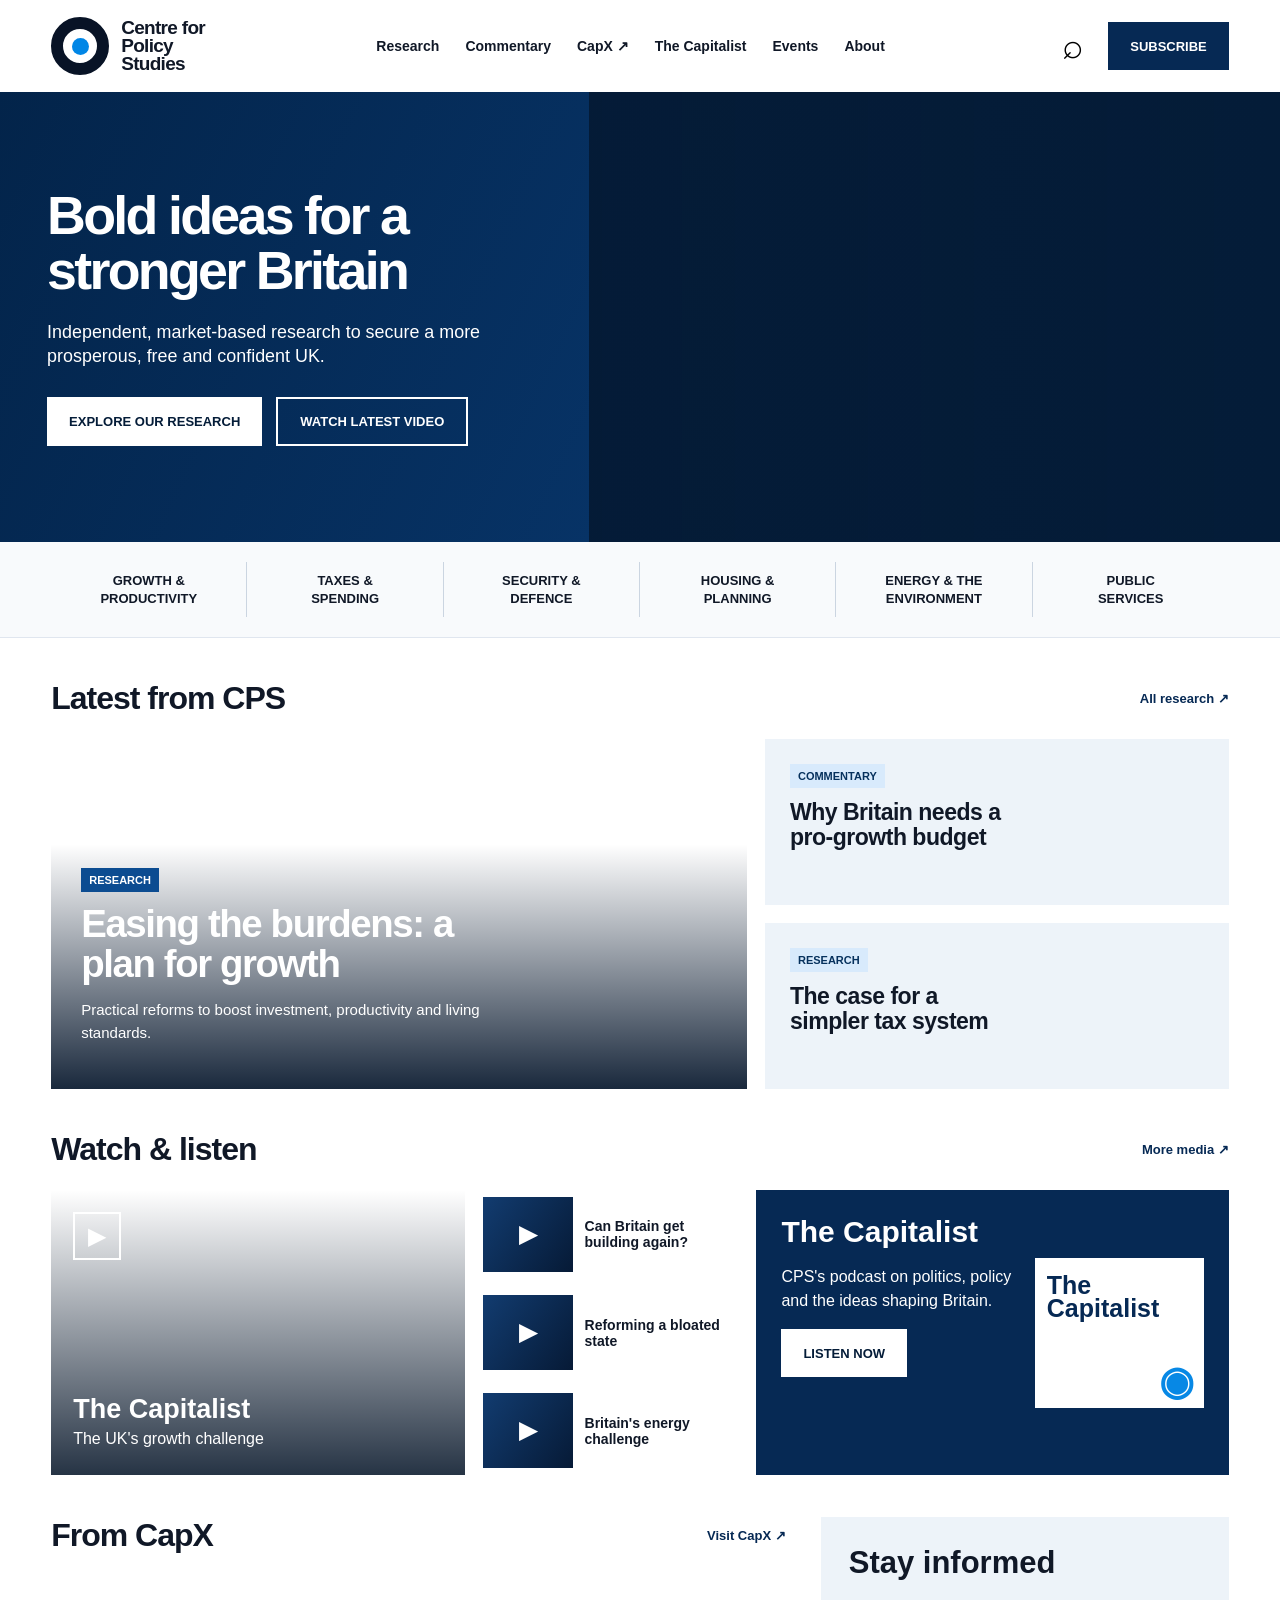
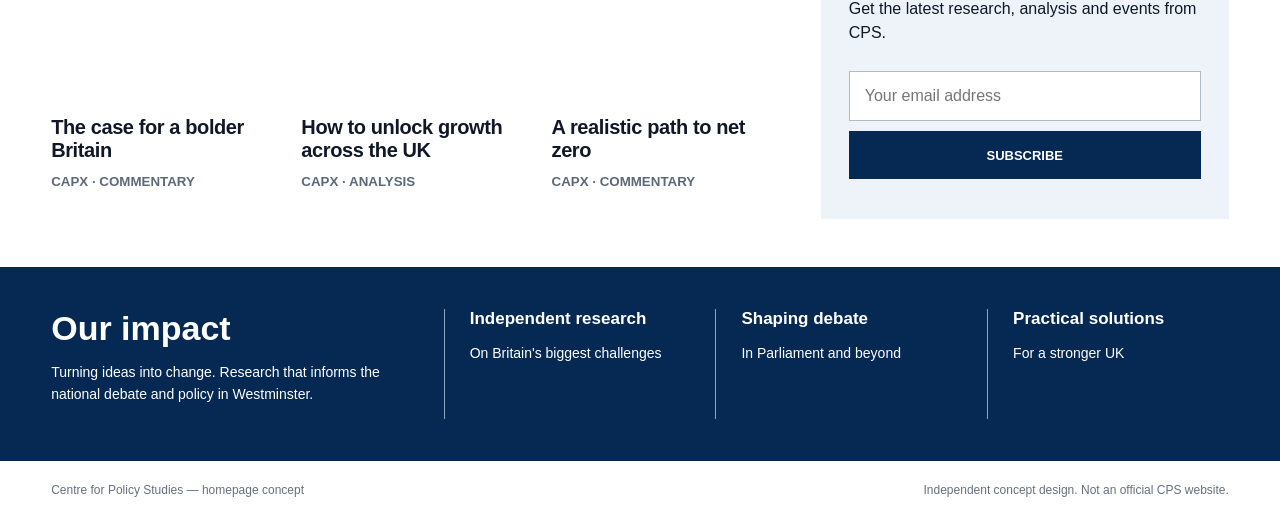
==== index.html @ 6a17bd21 "Add files via upload" ====
<!doctype html><html lang="en"><head><meta charset="utf-8"><meta name="viewport" content="width=device-width,initial-scale=1"><meta name="description" content="Centre for Policy Studies — independent, market-based research and commentary."><title>Centre for Policy Studies | Bold ideas for a stronger Britain</title><link rel="stylesheet" href="style.css"></head><body><header class="site-header"><a class="brand" href="#home" aria-label="CPS home"><span class="brand-mark"><i></i></span><span>Centre for<br>Policy<br>Studies</span></a><button class="menu-toggle" aria-expanded="false" aria-controls="nav">Menu ☰</button><nav id="nav" aria-label="Main navigation"><a href="#research">Research</a><a href="#research">Commentary</a><a href="#capx">CapX ↗</a><a href="#media">The Capitalist</a><a href="#impact">Events</a><a href="#impact">About</a></nav><div class="header-actions"><button class="search-button" aria-label="Search" title="Search">⌕</button><a class="button navy" href="#subscribe">Subscribe</a></div></header><main id="home"><section class="hero"><div class="hero-copy"><h1>Bold ideas for a<br>stronger Britain</h1><p>Independent, market-based research to secure a more prosperous, free and confident UK.</p><div class="buttons"><a class="button light" href="#research">Explore our research</a><a class="button outline" href="#media">Watch latest video</a></div></div><div class="hero-photo" role="img" aria-label="Palace of Westminster at dusk"></div></section><section class="topics" aria-label="Research topics"><a href="#research">Growth &amp;<br>productivity</a><a href="#research">Taxes &amp;<br>spending</a><a href="#research">Security &amp;<br>defence</a><a href="#research">Housing &amp;<br>planning</a><a href="#research">Energy &amp; the<br>environment</a><a href="#research">Public<br>services</a></section><section id="research" class="section"><div class="section-heading"><h2>Latest from CPS</h2><a href="https://cps.org.uk/">All research ↗</a></div><div class="research-grid"><a class="lead-story" href="https://cps.org.uk/"><div class="story-shade"><span class="eyebrow">Research</span><h3>Easing the burdens: a plan for growth</h3><p>Practical reforms to boost investment, productivity and living standards.</p></div></a><div class="side-stories"><a class="side-story" href="https://cps.org.uk/"><div><span class="eyebrow">Commentary</span><h3>Why Britain needs a pro-growth budget</h3></div><div class="side-photo street"></div></a><a class="side-story" href="https://cps.org.uk/"><div><span class="eyebrow">Research</span><h3>The case for a simpler tax system</h3></div><div class="side-photo tax"></div></a></div></div></section><section id="media" class="section"><div class="section-heading"><h2>Watch &amp; listen</h2><a href="https://cps.org.uk/">More media ↗</a></div><div class="media-grid"><a href="https://cps.org.uk/" class="video-main"><span class="play">▶</span><div><h3>The Capitalist</h3><p>The UK's growth challenge</p></div></a><div class="video-list"><a href="https://cps.org.uk/"><span class="video-thumb">▶</span>Can Britain get building again?</a><a href="https://cps.org.uk/"><span class="video-thumb">▶</span>Reforming a bloated state</a><a href="https://cps.org.uk/"><span class="video-thumb">▶</span>Britain's energy challenge</a></div><div class="podcast"><div><h3>The Capitalist</h3><p>CPS's podcast on politics, policy and the ideas shaping Britain.</p><a class="button light" href="https://cps.org.uk/">Listen now</a></div><div class="podcast-art">The<br>Capitalist<span>◉</span></div></div></div></section><section class="section bottom-grid"><div id="capx"><div class="section-heading"><h2>From CapX</h2><a href="https://capx.co/">Visit CapX ↗</a></div><div class="capx-grid"><a href="https://capx.co/"><div class="capx-image flag"></div><h3>The case for a bolder Britain</h3><small>CAPX · COMMENTARY</small></a><a href="https://capx.co/"><div class="capx-image city"></div><h3>How to unlock growth across the UK</h3><small>CAPX · ANALYSIS</small></a><a href="https://capx.co/"><div class="capx-image energy"></div><h3>A realistic path to net zero</h3><small>CAPX · COMMENTARY</small></a></div></div><aside id="subscribe" class="signup"><h2>Stay informed</h2><p>Get the latest research, analysis and events from CPS.</p><form id="signup-form"><label class="sr-only" for="email">Email address</label><input id="email" type="email" placeholder="Your email address" required><button class="button navy" type="submit">Subscribe</button><p class="form-note" id="form-note" aria-live="polite"></p></form></aside></section><section id="impact" class="impact"><div><h2>Our impact</h2><p>Turning ideas into change. Research that informs the national debate and policy in Westminster.</p></div><div><strong>Independent research</strong><p>On Britain's biggest challenges</p></div><div><strong>Shaping debate</strong><p>In Parliament and beyond</p></div><div><strong>Practical solutions</strong><p>For a stronger UK</p></div></section></main><footer><span>Centre for Policy Studies — homepage concept</span><span>Independent concept design. Not an official CPS website.</span></footer><script src="script.js"></script></body></html>
---- style.css ----
:root{--navy:#062954;--dark:#041c38;--blue:#0788e5;--ink:#101827;--pale:#edf3f9}*{box-sizing:border-box}html{scroll-behavior:smooth}body{margin:0;color:var(--ink);font-family:Arial,Helvetica,sans-serif;background:#fff}a{color:inherit;text-decoration:none}button,input{font:inherit}.site-header{height:92px;display:flex;align-items:center;justify-content:space-between;gap:24px;padding:12px 4%;background:white}.brand{display:flex;align-items:center;gap:12px;font-size:19px;line-height:.96;font-weight:850;letter-spacing:-.7px;flex-shrink:0}.brand-mark{width:58px;height:58px;border:12px solid #081326;border-radius:50%;display:grid;place-items:center}.brand-mark i{width:17px;height:17px;background:#0086e6;border-radius:50%}.site-header nav{display:flex;align-items:center;gap:26px;font-size:14px;font-weight:700}.site-header nav a:hover,.section-heading a:hover{color:var(--blue)}.header-actions{display:flex;align-items:center;gap:18px}.search-button{border:0;background:none;font-size:36px;cursor:pointer}.button{display:inline-flex;align-items:center;justify-content:center;border:0;padding:15px 22px;font-weight:800;font-size:13px;text-transform:uppercase;cursor:pointer;min-height:48px}.navy{background:var(--navy);color:white}.light{background:white;color:var(--dark)}.outline{border:2px solid white;color:white;background:transparent}.menu-toggle{display:none}.hero{display:grid;grid-template-columns:46% 54%;min-height:450px;background:var(--dark)}.hero-copy{background:linear-gradient(115deg,#03244a,#073366);padding:74px max(32px,8%);color:white;display:flex;flex-direction:column;justify-content:center}.hero h1{font-size:clamp(40px,4.2vw,68px);letter-spacing:-2.7px;line-height:1.02;margin:0 0 22px}.hero p{font-size:clamp(17px,1.4vw,22px);line-height:1.38;max-width:530px;margin:0 0 28px}.buttons{display:flex;gap:14px;flex-wrap:wrap}.hero-photo{background:linear-gradient(90deg,rgba(2,20,44,.1),transparent),url('https://images.unsplash.com/photo-1529655683826-aba9b3e77383?w=1600&q=85') center/cover}.topics{display:grid;grid-template-columns:repeat(6,1fr);padding:20px 4%;border-bottom:1px solid #e0e6ef;background:#f8fafc}.topics a{text-align:center;text-transform:uppercase;font-size:13px;line-height:1.35;font-weight:800;padding:10px;border-right:1px solid #cbd5e1}.topics a:last-child{border:0}.topics a:hover{color:#006cbf}.section{max-width:1500px;margin:auto;padding:42px 4% 0}.section-heading{display:flex;justify-content:space-between;align-items:center;margin-bottom:22px;gap:12px}.section-heading h2{font-size:clamp(26px,2.5vw,38px);letter-spacing:-1px;margin:0}.section-heading a{font-size:13px;font-weight:800;color:var(--navy)}.research-grid{display:grid;grid-template-columns:1.5fr 1fr;gap:18px}.lead-story{min-height:350px;position:relative;background:linear-gradient(0deg,rgba(0,17,39,.9),transparent 70%),url('https://images.unsplash.com/photo-1486406146926-c627a92ad1ab?w=1200&q=85') center/cover}.story-shade{position:absolute;bottom:0;left:0;padding:30px;color:white;max-width:510px}.eyebrow{display:inline-block;background:#d8eafc;color:#06315d;padding:6px 8px;text-transform:uppercase;font-size:11px;font-weight:800}.lead-story .eyebrow{background:#0c4c91;color:white}.lead-story h3{font-size:clamp(30px,3vw,46px);line-height:1.04;letter-spacing:-1.4px;margin:12px 0}.lead-story p{font-size:15px;line-height:1.5}.side-stories{display:grid;grid-template-rows:1fr 1fr;gap:18px}.side-story{display:grid;grid-template-columns:60% 40%;background:var(--pale);min-height:160px}.side-story>div:first-child{padding:25px}.side-story h3{font-size:clamp(19px,1.8vw,28px);line-height:1.1;letter-spacing:-.5px;margin:12px 0}.side-photo{background-size:cover;background-position:center}.street{background-image:url('https://images.unsplash.com/photo-1486299267070-83823f5448dd?w=700&q=85')}.tax{background-image:url('https://images.unsplash.com/photo-1554224155-6726b3ff858f?w=700&q=85')}.media-grid{display:grid;grid-template-columns:1.05fr .65fr 1.2fr;gap:18px}.video-main{min-height:285px;background:linear-gradient(0deg,rgba(0,16,36,.85),transparent),url('https://images.unsplash.com/photo-1590602847861-f357a9332bbc?w=1000&q=85') center/cover;color:white;padding:22px;display:flex;flex-direction:column;justify-content:space-between}.play{font-size:24px;border:2px solid white;width:48px;height:48px;display:grid;place-items:center}.video-main h3{font-size:27px;margin:0}.video-main p{margin:5px 0}.video-list{display:grid;gap:10px}.video-list a{display:flex;align-items:center;gap:12px;font-weight:800;font-size:14px}.video-thumb{display:grid;place-items:center;flex:0 0 90px;height:75px;background:linear-gradient(125deg,#123c70,#061a36);color:white;font-size:23px}.podcast{background:var(--navy);color:white;display:grid;grid-template-columns:1fr .7fr;gap:12px;padding:25px}.podcast h3{font-size:30px;margin:0 0 12px}.podcast p{line-height:1.5}.podcast-art{align-self:center;background:white;color:var(--navy);padding:16px 12px;font-size:25px;line-height:.95;font-weight:900;min-height:150px;position:relative}.podcast-art span{position:absolute;right:10px;bottom:8px;font-size:40px;color:var(--blue)}.bottom-grid{display:grid;grid-template-columns:1.8fr 1fr;gap:35px;padding-bottom:48px}.capx-grid{display:grid;grid-template-columns:repeat(3,1fr);gap:16px}.capx-image{height:130px;background-size:cover;background-position:center}.flag{background-image:url('https://images.unsplash.com/photo-1486299267070-83823f5448dd?w=700&q=85')}.city{background-image:url('https://images.unsplash.com/photo-1513635269975-59663e0ac1ad?w=700&q=85')}.energy{background-image:url('https://images.unsplash.com/photo-1473341304170-971dccb5ac1e?w=700&q=85')}.capx-grid h3{font-size:20px;letter-spacing:-.4px;margin:10px 0}.capx-grid small{color:#5d6878;font-weight:700}.signup{background:var(--pale);padding:28px;align-self:start}.signup h2{font-size:31px;margin:0 0 12px}.signup p{line-height:1.5}.signup input{width:100%;padding:15px;border:1px solid #aebbc9;background:white;margin:10px 0}.signup button{width:100%}.form-note{font-size:12px}.impact{background:var(--navy);color:white;display:grid;grid-template-columns:1.5fr repeat(3,1fr);gap:30px;padding:42px 4%}.impact>div:not(:first-child){border-left:1px solid #8da4c1;padding-left:25px}.impact h2{font-size:34px;margin:0 0 12px}.impact p{font-size:14px;line-height:1.55}.impact strong{font-size:17px}footer{display:flex;justify-content:space-between;gap:15px;padding:22px 4%;font-size:12px;color:#657080}.sr-only{position:absolute;width:1px;height:1px;overflow:hidden;clip:rect(0,0,0,0)}@media(max-width:1100px){.site-header nav{gap:12px;font-size:12px}.media-grid{grid-template-columns:1fr 1fr}.podcast{grid-column:1/-1}.hero-copy{padding:48px 6%}}@media(max-width:760px){.site-header{height:76px;padding:10px 5%}.brand{font-size:15px}.brand-mark{width:45px;height:45px;border-width:9px}.brand-mark i{width:13px;height:13px}.menu-toggle{display:block;margin-left:auto;background:white;border:1px solid #c5ceda;padding:10px}.site-header nav{display:none;position:absolute;z-index:10;top:76px;left:0;right:0;background:white;padding:20px;box-shadow:0 12px 20px #0002;flex-direction:column;align-items:flex-start;font-size:16px}.site-header nav.open{display:flex}.header-actions{display:none}.hero{grid-template-columns:1fr}.hero-copy{padding:50px 6%}.hero h1{letter-spacing:-1.7px}.hero-photo{min-height:230px}.topics{grid-template-columns:repeat(3,1fr);padding:12px 3%}.topics a{font-size:11px}.topics a:nth-child(3){border:0}.section{padding:32px 5% 0}.research-grid,.bottom-grid{grid-template-columns:1fr}.lead-story{min-height:360px}.media-grid{grid-template-columns:1fr}.podcast{grid-column:auto}.capx-grid{gap:10px}.capx-image{height:90px}.capx-grid h3{font-size:15px}.impact{grid-template-columns:1fr 1fr;gap:20px}.impact>div:not(:first-child){padding-left:15px}footer{flex-direction:column}}@media(max-width:440px){.side-story>div:first-child{padding:16px}.side-story h3{font-size:18px}.capx-grid{grid-template-columns:1fr}.capx-image{height:160px}.impact{grid-template-columns:1fr}.impact>div:not(:first-child){border-left:0;border-top:1px solid #8da4c1;padding:15px 0 0}}
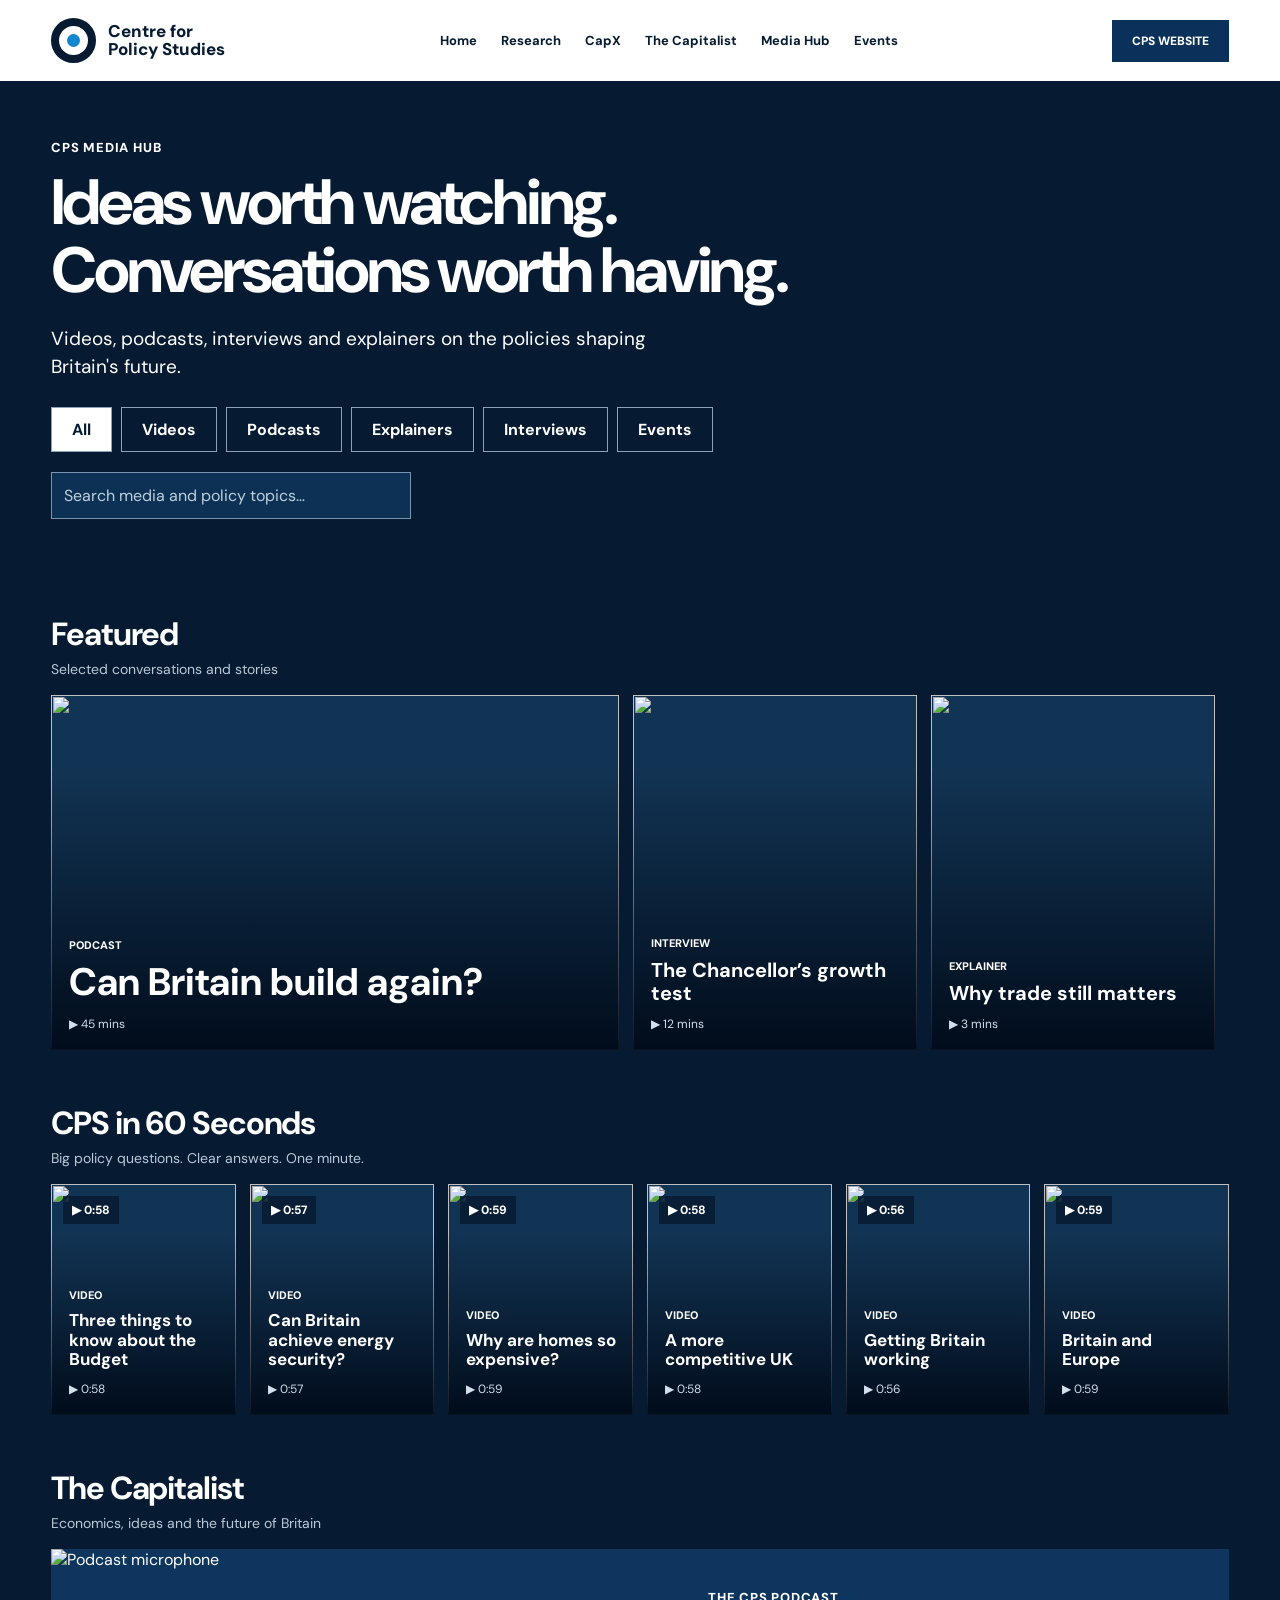
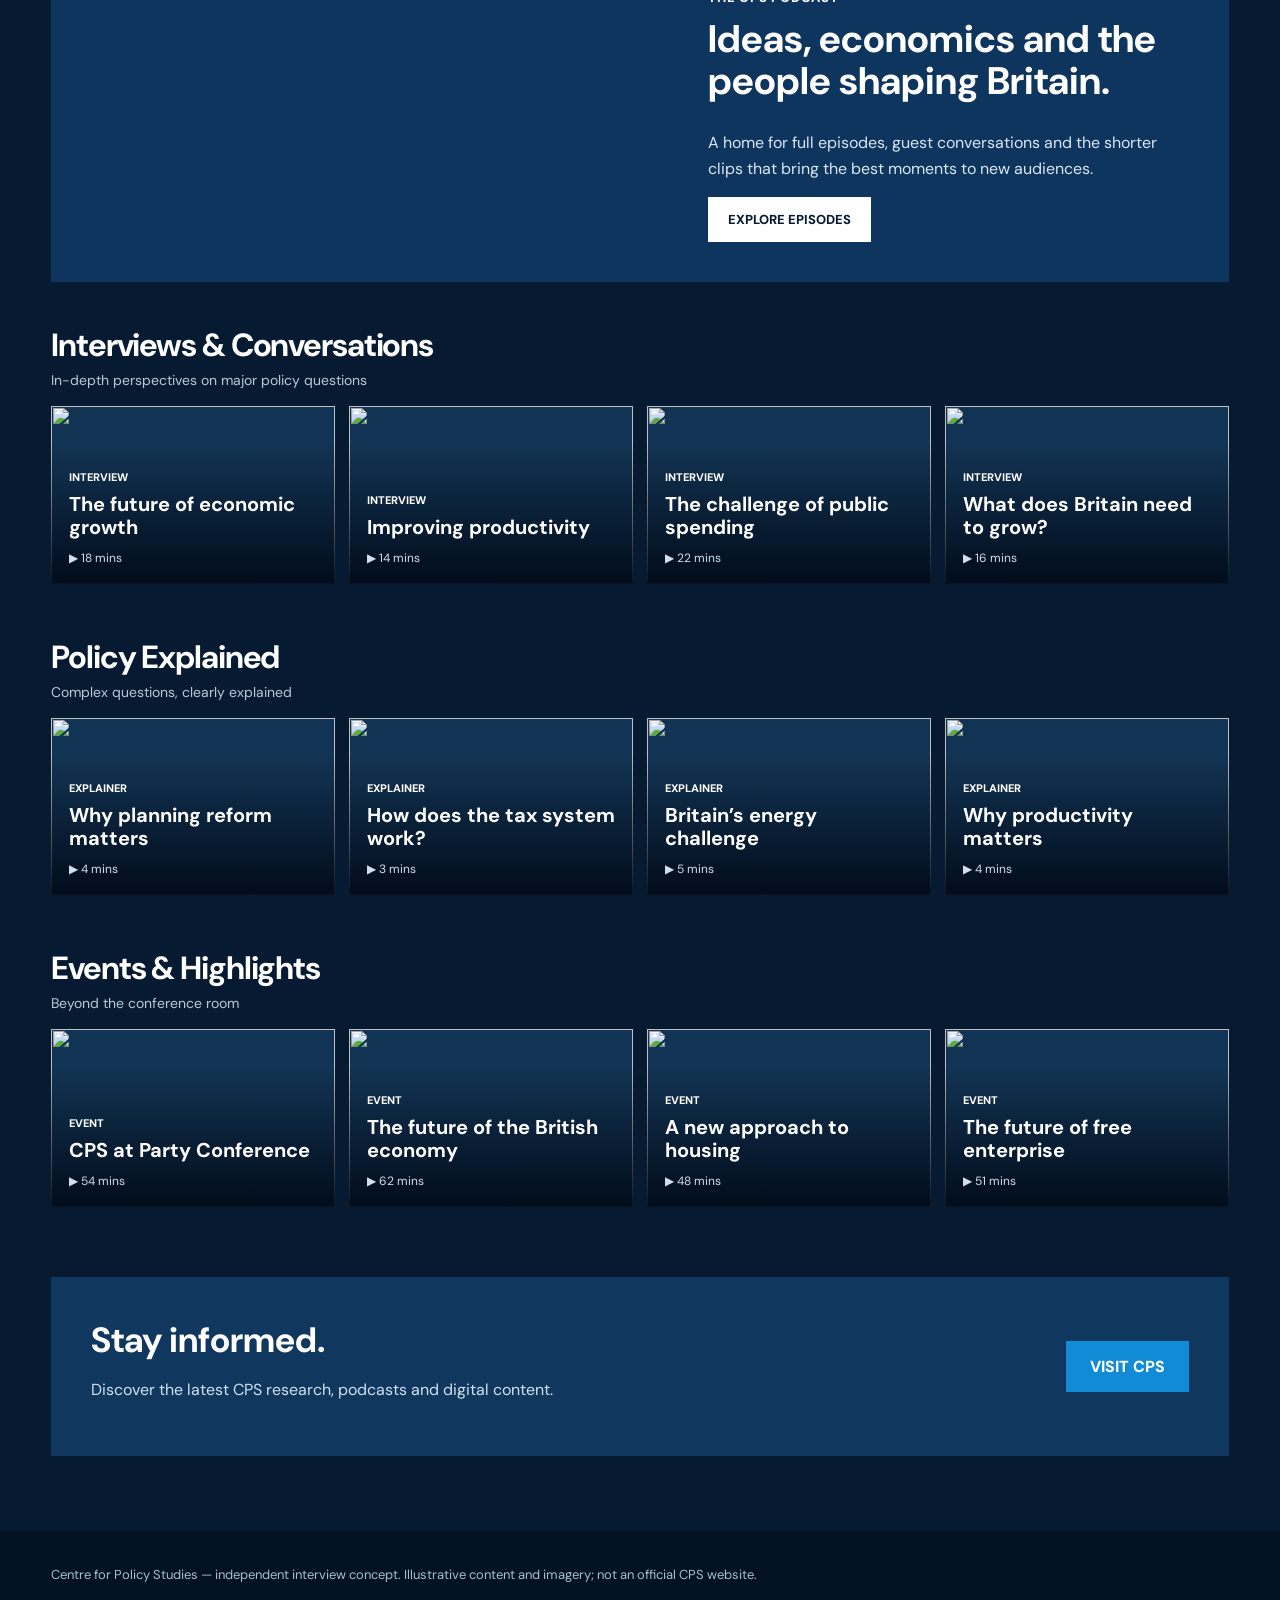
==== commit 659eb917: "Add files via upload" ====
--- a/index.html
+++ b/index.html
@@ -1 +1,10 @@
-<!doctype html><html lang="en"><head><meta charset="utf-8"><meta name="viewport" content="width=device-width,initial-scale=1"><meta name="description" content="Centre for Policy Studies — independent, market-based research and commentary."><title>Centre for Policy Studies | Bold ideas for a stronger Britain</title><link rel="stylesheet" href="style.css"></head><body><header class="site-header"><a class="brand" href="#home" aria-label="CPS home"><span class="brand-mark"><i></i></span><span>Centre for<br>Policy<br>Studies</span></a><button class="menu-toggle" aria-expanded="false" aria-controls="nav">Menu ☰</button><nav id="nav" aria-label="Main navigation"><a href="#research">Research</a><a href="#research">Commentary</a><a href="#capx">CapX ↗</a><a href="#media">The Capitalist</a><a href="#impact">Events</a><a href="#impact">About</a></nav><div class="header-actions"><button class="search-button" aria-label="Search" title="Search">⌕</button><a class="button navy" href="#subscribe">Subscribe</a></div></header><main id="home"><section class="hero"><div class="hero-copy"><h1>Bold ideas for a<br>stronger Britain</h1><p>Independent, market-based research to secure a more prosperous, free and confident UK.</p><div class="buttons"><a class="button light" href="#research">Explore our research</a><a class="button outline" href="#media">Watch latest video</a></div></div><div class="hero-photo" role="img" aria-label="Palace of Westminster at dusk"></div></section><section class="topics" aria-label="Research topics"><a href="#research">Growth &amp;<br>productivity</a><a href="#research">Taxes &amp;<br>spending</a><a href="#research">Security &amp;<br>defence</a><a href="#research">Housing &amp;<br>planning</a><a href="#research">Energy &amp; the<br>environment</a><a href="#research">Public<br>services</a></section><section id="research" class="section"><div class="section-heading"><h2>Latest from CPS</h2><a href="https://cps.org.uk/">All research ↗</a></div><div class="research-grid"><a class="lead-story" href="https://cps.org.uk/"><div class="story-shade"><span class="eyebrow">Research</span><h3>Easing the burdens: a plan for growth</h3><p>Practical reforms to boost investment, productivity and living standards.</p></div></a><div class="side-stories"><a class="side-story" href="https://cps.org.uk/"><div><span class="eyebrow">Commentary</span><h3>Why Britain needs a pro-growth budget</h3></div><div class="side-photo street"></div></a><a class="side-story" href="https://cps.org.uk/"><div><span class="eyebrow">Research</span><h3>The case for a simpler tax system</h3></div><div class="side-photo tax"></div></a></div></div></section><section id="media" class="section"><div class="section-heading"><h2>Watch &amp; listen</h2><a href="https://cps.org.uk/">More media ↗</a></div><div class="media-grid"><a href="https://cps.org.uk/" class="video-main"><span class="play">▶</span><div><h3>The Capitalist</h3><p>The UK's growth challenge</p></div></a><div class="video-list"><a href="https://cps.org.uk/"><span class="video-thumb">▶</span>Can Britain get building again?</a><a href="https://cps.org.uk/"><span class="video-thumb">▶</span>Reforming a bloated state</a><a href="https://cps.org.uk/"><span class="video-thumb">▶</span>Britain's energy challenge</a></div><div class="podcast"><div><h3>The Capitalist</h3><p>CPS's podcast on politics, policy and the ideas shaping Britain.</p><a class="button light" href="https://cps.org.uk/">Listen now</a></div><div class="podcast-art">The<br>Capitalist<span>◉</span></div></div></div></section><section class="section bottom-grid"><div id="capx"><div class="section-heading"><h2>From CapX</h2><a href="https://capx.co/">Visit CapX ↗</a></div><div class="capx-grid"><a href="https://capx.co/"><div class="capx-image flag"></div><h3>The case for a bolder Britain</h3><small>CAPX · COMMENTARY</small></a><a href="https://capx.co/"><div class="capx-image city"></div><h3>How to unlock growth across the UK</h3><small>CAPX · ANALYSIS</small></a><a href="https://capx.co/"><div class="capx-image energy"></div><h3>A realistic path to net zero</h3><small>CAPX · COMMENTARY</small></a></div></div><aside id="subscribe" class="signup"><h2>Stay informed</h2><p>Get the latest research, analysis and events from CPS.</p><form id="signup-form"><label class="sr-only" for="email">Email address</label><input id="email" type="email" placeholder="Your email address" required><button class="button navy" type="submit">Subscribe</button><p class="form-note" id="form-note" aria-live="polite"></p></form></aside></section><section id="impact" class="impact"><div><h2>Our impact</h2><p>Turning ideas into change. Research that informs the national debate and policy in Westminster.</p></div><div><strong>Independent research</strong><p>On Britain's biggest challenges</p></div><div><strong>Shaping debate</strong><p>In Parliament and beyond</p></div><div><strong>Practical solutions</strong><p>For a stronger UK</p></div></section></main><footer><span>Centre for Policy Studies — homepage concept</span><span>Independent concept design. Not an official CPS website.</span></footer><script src="script.js"></script></body></html>
+<!doctype html><html lang="en"><head><meta charset="utf-8"><meta name="viewport" content="width=device-width,initial-scale=1"><title>CPS Media Hub — Concept</title><link rel="preconnect" href="https://fonts.googleapis.com"><link href="https://fonts.googleapis.com/css2?family=DM+Sans:wght@400;500;600;700;800&display=swap" rel="stylesheet"><style>
+:root{--navy:#061b32;--blue:#1386d0;--muted:#b9c9d8}*{box-sizing:border-box}body{margin:0;background:var(--navy);color:white;font-family:'DM Sans',Arial,sans-serif}button,input{font:inherit}button{cursor:pointer}a{color:inherit;text-decoration:none}.header{background:white;color:#061b32;display:flex;align-items:center;justify-content:space-between;padding:18px max(4vw,20px);gap:20px}.brand{font-weight:800;font-size:17px;line-height:1.05;display:flex;align-items:center;gap:12px}.mark{border:8px solid #061b32;border-radius:50%;width:45px;height:45px;position:relative}.mark:after{content:'';position:absolute;inset:8px;background:#1386d0;border-radius:50%}nav{display:flex;gap:24px;align-items:center;font-weight:700;font-size:13px}nav a:hover{color:var(--blue)}.subscribe,.primary{background:#0a3159;color:white;padding:13px 20px;font-weight:800;font-size:12px;border:0}.hero{background:linear-gradient(90deg,#061b32 25%,rgba(6,27,50,.84)),url('https://images.unsplash.com/photo-1492691527719-9d1e07e534b4?w=1600') center/cover;padding:58px max(4vw,20px) 42px}.shell{max-width:1460px;margin:auto}.eyebrow{font-size:13px;font-weight:800;letter-spacing:.06em}.hero h1{font-size:clamp(36px,5vw,68px);letter-spacing:-.05em;line-height:1.07;max-width:880px;margin:13px 0}.hero p{font-size:19px;max-width:620px;line-height:1.5}.filters{display:flex;flex-wrap:wrap;gap:9px;margin-top:25px}.filters button{background:transparent;border:1px solid #8ca3b7;color:white;padding:11px 20px;font-weight:700}.filters button.active{background:white;color:var(--navy)}main{max-width:1460px;margin:auto;padding:10px max(4vw,20px) 75px}.section{margin-top:42px}.section-head{display:flex;align-items:baseline;justify-content:space-between;gap:18px;margin-bottom:17px}.section-head h2{font-size:clamp(24px,2.5vw,34px);letter-spacing:-.035em;margin:0}.section-head p{margin:5px 0 0;color:var(--muted);font-size:14px}.row{display:flex;gap:14px;overflow-x:auto;scroll-snap-type:x mandatory;scrollbar-width:thin;padding-bottom:10px}.card{position:relative;overflow:hidden;background:#123454;flex:0 0 calc((100% - 42px)/4);aspect-ratio:16/10;scroll-snap-align:start;border:0;text-align:left;color:white;padding:0}.card img{width:100%;height:100%;object-fit:cover;display:block;transition:transform .25s}.card:hover img{transform:scale(1.045)}.card:after{content:'';position:absolute;inset:0;background:linear-gradient(transparent 20%,rgba(0,10,24,.95))}.card .copy{position:absolute;bottom:17px;left:18px;right:15px;z-index:1}.copy small{font-weight:800;font-size:11px}.copy h3{font-size:20px;line-height:1.14;margin:7px 0}.copy span{font-size:12px;color:#d2e0ed}.featured .card{flex-basis:calc((100% - 42px)/4);aspect-ratio:4/5}.featured .card:first-child{flex-basis:calc((100% - 42px)/2);aspect-ratio:unset}.featured .card:first-child h3{font-size:clamp(30px,3vw,47px)}.shorts .card{flex-basis:calc((100% - 70px)/6);aspect-ratio:4/5}.shorts .copy h3{font-size:17px}.duration{position:absolute;top:12px;left:12px;z-index:2;background:#061b32d9;padding:6px 9px;font-size:12px;font-weight:800}.podcast{display:grid;grid-template-columns:1.1fr 1fr;background:#0d355e}.podcast img{width:100%;height:330px;object-fit:cover}.podcast .info{padding:40px;display:flex;flex-direction:column;justify-content:center}.podcast h2{font-size:clamp(28px,3vw,43px);line-height:1.1;margin:12px 0}.podcast p{line-height:1.6;color:#dce8f3}.podcast a{align-self:start;background:white;color:#061b32;padding:14px 20px;font-weight:800;font-size:13px}.newsletter{margin-top:60px;background:#10385f;padding:40px;display:flex;justify-content:space-between;gap:30px;align-items:center}.newsletter h2{font-size:35px;margin:0 0 10px}.newsletter p{color:#d1e1ef}.newsletter a{background:#128bd6;padding:15px 24px;font-weight:800;white-space:nowrap}footer{background:#031222;padding:35px max(4vw,20px);font-size:13px;color:#a9bfd2}.modal{display:none;position:fixed;inset:0;background:#000e;z-index:20;align-items:center;justify-content:center;padding:20px}.modal.open{display:flex}.dialog{background:#0b2a4a;max-width:760px;width:100%;position:relative}.dialog img{width:100%;height:320px;object-fit:cover}.dialog .body{padding:24px}.dialog h2{margin:0 0 10px}.dialog p{line-height:1.5;color:#c7d9e8}.close{position:absolute;top:10px;right:10px;border:0;background:white;color:#061b32;padding:8px 13px;font-size:22px}.notice{font-size:12px;color:#9fb4c6}.hide{display:none!important}.empty{display:none;padding:40px 0;color:#cbd8e5}#search{background:#0d3154;border:1px solid #7795ad;color:white;padding:12px;width:min(100%,360px);margin-top:20px}#search::placeholder{color:#bed0de}@media(max-width:1000px){nav{gap:12px;font-size:11px}.shorts .card{flex-basis:calc((100% - 42px)/4)}.featured .card{flex-basis:32%}.featured .card:first-child{flex-basis:65%}}@media(max-width:700px){.header{flex-wrap:wrap}nav{order:3;overflow:auto;width:100%;padding:8px 0}.subscribe{display:none}.hero{padding-top:40px}.featured .card{flex-basis:72%;aspect-ratio:4/5}.featured .card:first-child{flex-basis:85%;aspect-ratio:4/5}.shorts .card{flex-basis:57%}.row:not(.featured):not(.shorts) .card{flex-basis:79%}.podcast{grid-template-columns:1fr}.podcast img{height:220px}.podcast .info{padding:25px}.newsletter{display:block;padding:25px}.newsletter a{display:inline-block;margin-top:10px}}
+</style></head><body><header class="header"><a class="brand" href="index.html"><span class="mark"></span><span>Centre for<br>Policy Studies</span></a><nav><a href="index.html">Home</a><a href="https://cps.org.uk/research/">Research</a><a href="https://capx.co/">CapX</a><a href="#capitalist">The Capitalist</a><a href="#shorts">Media Hub</a><a href="#events">Events</a></nav><a class="subscribe" href="https://cps.org.uk/">CPS WEBSITE</a></header><section class="hero"><div class="shell"><div class="eyebrow">CPS MEDIA HUB</div><h1>Ideas worth watching.<br>Conversations worth having.</h1><p>Videos, podcasts, interviews and explainers on the policies shaping Britain's future.</p><div class="filters" id="filters"><button class="active" data-filter="all">All</button><button data-filter="video">Videos</button><button data-filter="podcast">Podcasts</button><button data-filter="explainer">Explainers</button><button data-filter="interview">Interviews</button><button data-filter="event">Events</button></div><input id="search" type="search" placeholder="Search media and policy topics…" aria-label="Search media"></div></section><main><section class="section"><div class="section-head"><div><h2>Featured</h2><p>Selected conversations and stories</p></div></div><div class="row featured" id="featured"></div></section><section class="section" id="shorts"><div class="section-head"><div><h2>CPS in 60 Seconds</h2><p>Big policy questions. Clear answers. One minute.</p></div></div><div class="row shorts" id="shorts-row"></div></section><section class="section" id="capitalist"><div class="section-head"><div><h2>The Capitalist</h2><p>Economics, ideas and the future of Britain</p></div></div><div class="podcast"><img src="https://images.unsplash.com/photo-1590602847861-f357a9332bbc?w=1100" alt="Podcast microphone"><div class="info"><div class="eyebrow">THE CPS PODCAST</div><h2>Ideas, economics and the people shaping Britain.</h2><p>A home for full episodes, guest conversations and the shorter clips that bring the best moments to new audiences.</p><a href="https://www.youtube.com/results?search_query=Centre+for+Policy+Studies+The+Capitalist" target="_blank" rel="noopener">EXPLORE EPISODES</a></div></div></section><section class="section"><div class="section-head"><div><h2>Interviews & Conversations</h2><p>In-depth perspectives on major policy questions</p></div></div><div class="row" id="interviews"></div></section><section class="section"><div class="section-head"><div><h2>Policy Explained</h2><p>Complex questions, clearly explained</p></div></div><div class="row" id="explainers"></div></section><section class="section" id="events"><div class="section-head"><div><h2>Events & Highlights</h2><p>Beyond the conference room</p></div></div><div class="row" id="events-row"></div></section><p id="empty" class="empty">No matching content. Try another search or category.</p><section class="newsletter"><div><h2>Stay informed.</h2><p>Discover the latest CPS research, podcasts and digital content.</p></div><a href="https://cps.org.uk/" target="_blank" rel="noopener">VISIT CPS</a></section></main><footer>Centre for Policy Studies — independent interview concept. Illustrative content and imagery; not an official CPS website.</footer><div class="modal" id="modal" role="dialog" aria-modal="true" aria-labelledby="modal-title"><div class="dialog"><button class="close" id="close" aria-label="Close">×</button><img id="modal-img" alt=""><div class="body"><h2 id="modal-title"></h2><p id="modal-desc"></p><p class="notice">Illustrative concept: a production version would play the relevant CPS recording here.</p><a class="primary" href="https://cps.org.uk/" target="_blank" rel="noopener">EXPLORE CPS</a></div></div></div><script>
+const img=(id)=>`https://images.unsplash.com/${id}?w=900&q=85`;const items=[
+['featured','podcast','Can Britain build again?','Planning, growth and the housing crisis.','photo-1600596542815-ffad4c1539a9','45 mins'],['featured','interview','The Chancellor’s growth test','The economic challenges ahead.','photo-1560250097-0b93528c311a','12 mins'],['featured','explainer','Why trade still matters','A short guide to international trade.','photo-1494412519320-aa613dfb7738','3 mins'],['featured','event','CPS at Party Conference','Highlights from the conference stage.','photo-1540575467063-178a50c2df87','54 mins'],
+['shorts-row','video','Three things to know about the Budget','A one-minute guide.','photo-1529107386315-e1a2ed48a620','0:58'],['shorts-row','video','Can Britain achieve energy security?','Energy policy explained.','photo-1466611653911-95081537e5b7','0:57'],['shorts-row','video','Why are homes so expensive?','The housing challenge.','photo-1600607687920-4e2a09cf159d','0:59'],['shorts-row','video','A more competitive UK','What competitiveness means.','photo-1494412519320-aa613dfb7738','0:58'],['shorts-row','video','Getting Britain working','Employment and participation.','photo-1486406146926-c627a92ad1ab','0:56'],['shorts-row','video','Britain and Europe','The economic relationship.','photo-1488085061387-422e29b40080','0:59'],
+['interviews','interview','The future of economic growth','A discussion about Britain’s future.','photo-1560250097-0b93528c311a','18 mins'],['interviews','interview','Improving productivity','Ideas to boost productivity.','photo-1497366811353-6870744d04b2','14 mins'],['interviews','interview','The challenge of public spending','Examining the public finances.','photo-1529107386315-e1a2ed48a620','22 mins'],['interviews','interview','What does Britain need to grow?','An economic policy conversation.','photo-1486406146926-c627a92ad1ab','16 mins'],
+['explainers','explainer','Why planning reform matters','Understanding the planning system.','photo-1503387762-592deb58ef4e','4 mins'],['explainers','explainer','How does the tax system work?','Taxation in plain English.','photo-1554224155-6726b3ff858f','3 mins'],['explainers','explainer','Britain’s energy challenge','Energy security explained.','photo-1466611653911-95081537e5b7','5 mins'],['explainers','explainer','Why productivity matters','Productivity and growth.','photo-1497366754035-f200968a6e72','4 mins'],
+['events-row','event','CPS at Party Conference','Highlights from the conference.','photo-1540575467063-178a50c2df87','54 mins'],['events-row','event','The future of the British economy','A policy discussion.','photo-1475721027785-f74eccf877e2','62 mins'],['events-row','event','A new approach to housing','A housing policy discussion.','photo-1503387762-592deb58ef4e','48 mins'],['events-row','event','The future of free enterprise','An economic policy event.','photo-1517245386807-bb43f82c33c4','51 mins']];let filter='all';const search=document.getElementById('search');function render(){document.querySelectorAll('.row').forEach(x=>x.innerHTML='');let count=0;items.forEach(([section,category,title,description,imageId,duration])=>{if(filter!=='all'&&category!==filter&&!(filter==='video'&&['explainer','interview','event'].includes(category)))return;if(!(title+' '+description+' '+category).toLowerCase().includes(search.value.toLowerCase()))return;count++;const b=document.createElement('button');b.className='card';b.setAttribute('aria-label','View '+title);const pic=document.createElement('img');pic.src=img(imageId);pic.alt='';pic.loading='lazy';const copy=document.createElement('div');copy.className='copy';const small=document.createElement('small');small.textContent=category.toUpperCase();const h=document.createElement('h3');h.textContent=title;const span=document.createElement('span');span.textContent='▶ '+duration;copy.append(small,h,span);b.append(pic,copy);if(section==='shorts-row'){const d=document.createElement('span');d.className='duration';d.textContent='▶ '+duration;b.append(d)}b.onclick=()=>openModal(title,description,img(imageId));document.getElementById(section).append(b)});document.querySelectorAll('.row').forEach(r=>r.closest('.section').classList.toggle('hide',r.children.length===0));document.getElementById('capitalist').classList.toggle('hide',filter!=='all'&&filter!=='podcast');document.getElementById('empty').style.display=count?'none':'block'}document.querySelectorAll('[data-filter]').forEach(b=>b.onclick=()=>{filter=b.dataset.filter;document.querySelectorAll('[data-filter]').forEach(x=>x.classList.toggle('active',x===b));render()});search.oninput=render;const modal=document.getElementById('modal');function openModal(title,desc,src){document.getElementById('modal-title').textContent=title;document.getElementById('modal-desc').textContent=desc;document.getElementById('modal-img').src=src;modal.classList.add('open');document.getElementById('close').focus()}function closeModal(){modal.classList.remove('open')}document.getElementById('close').onclick=closeModal;modal.onclick=e=>{if(e.target===modal)closeModal()};document.onkeydown=e=>{if(e.key==='Escape')closeModal()};render();
+</script></body></html>
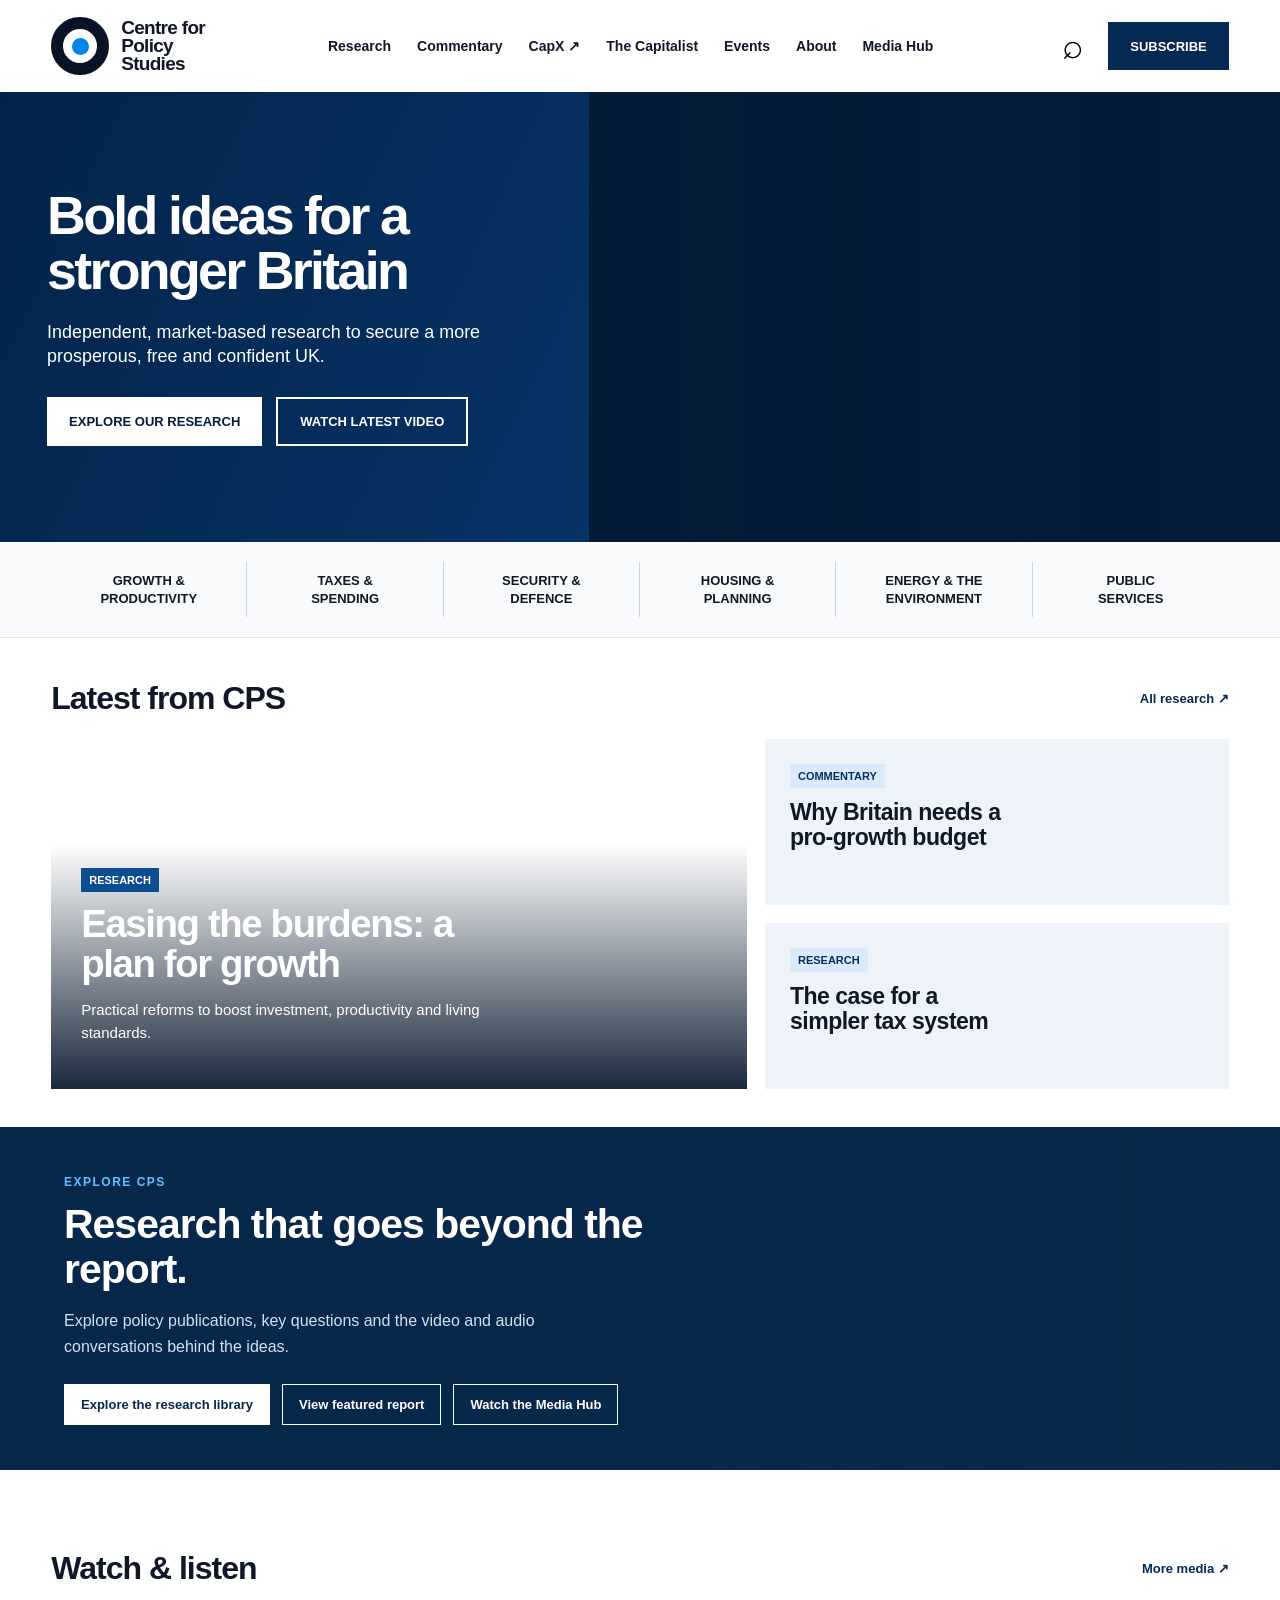
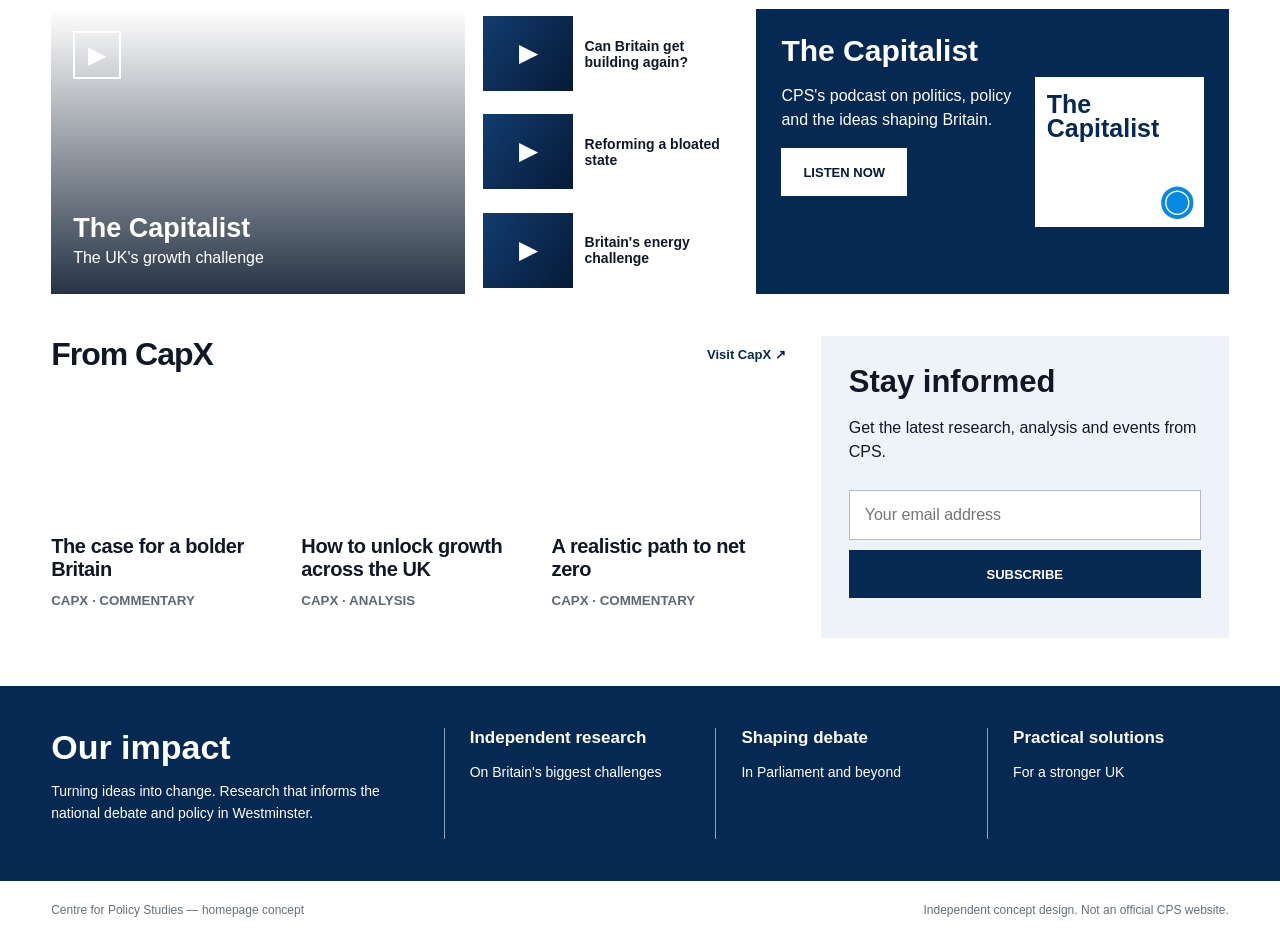
==== commit 2cb4a96a: "Add files via upload" ====
--- a/index.html
+++ b/index.html
@@ -1,10 +1 @@
-<!doctype html><html lang="en"><head><meta charset="utf-8"><meta name="viewport" content="width=device-width,initial-scale=1"><title>CPS Media Hub — Concept</title><link rel="preconnect" href="https://fonts.googleapis.com"><link href="https://fonts.googleapis.com/css2?family=DM+Sans:wght@400;500;600;700;800&display=swap" rel="stylesheet"><style>
-:root{--navy:#061b32;--blue:#1386d0;--muted:#b9c9d8}*{box-sizing:border-box}body{margin:0;background:var(--navy);color:white;font-family:'DM Sans',Arial,sans-serif}button,input{font:inherit}button{cursor:pointer}a{color:inherit;text-decoration:none}.header{background:white;color:#061b32;display:flex;align-items:center;justify-content:space-between;padding:18px max(4vw,20px);gap:20px}.brand{font-weight:800;font-size:17px;line-height:1.05;display:flex;align-items:center;gap:12px}.mark{border:8px solid #061b32;border-radius:50%;width:45px;height:45px;position:relative}.mark:after{content:'';position:absolute;inset:8px;background:#1386d0;border-radius:50%}nav{display:flex;gap:24px;align-items:center;font-weight:700;font-size:13px}nav a:hover{color:var(--blue)}.subscribe,.primary{background:#0a3159;color:white;padding:13px 20px;font-weight:800;font-size:12px;border:0}.hero{background:linear-gradient(90deg,#061b32 25%,rgba(6,27,50,.84)),url('https://images.unsplash.com/photo-1492691527719-9d1e07e534b4?w=1600') center/cover;padding:58px max(4vw,20px) 42px}.shell{max-width:1460px;margin:auto}.eyebrow{font-size:13px;font-weight:800;letter-spacing:.06em}.hero h1{font-size:clamp(36px,5vw,68px);letter-spacing:-.05em;line-height:1.07;max-width:880px;margin:13px 0}.hero p{font-size:19px;max-width:620px;line-height:1.5}.filters{display:flex;flex-wrap:wrap;gap:9px;margin-top:25px}.filters button{background:transparent;border:1px solid #8ca3b7;color:white;padding:11px 20px;font-weight:700}.filters button.active{background:white;color:var(--navy)}main{max-width:1460px;margin:auto;padding:10px max(4vw,20px) 75px}.section{margin-top:42px}.section-head{display:flex;align-items:baseline;justify-content:space-between;gap:18px;margin-bottom:17px}.section-head h2{font-size:clamp(24px,2.5vw,34px);letter-spacing:-.035em;margin:0}.section-head p{margin:5px 0 0;color:var(--muted);font-size:14px}.row{display:flex;gap:14px;overflow-x:auto;scroll-snap-type:x mandatory;scrollbar-width:thin;padding-bottom:10px}.card{position:relative;overflow:hidden;background:#123454;flex:0 0 calc((100% - 42px)/4);aspect-ratio:16/10;scroll-snap-align:start;border:0;text-align:left;color:white;padding:0}.card img{width:100%;height:100%;object-fit:cover;display:block;transition:transform .25s}.card:hover img{transform:scale(1.045)}.card:after{content:'';position:absolute;inset:0;background:linear-gradient(transparent 20%,rgba(0,10,24,.95))}.card .copy{position:absolute;bottom:17px;left:18px;right:15px;z-index:1}.copy small{font-weight:800;font-size:11px}.copy h3{font-size:20px;line-height:1.14;margin:7px 0}.copy span{font-size:12px;color:#d2e0ed}.featured .card{flex-basis:calc((100% - 42px)/4);aspect-ratio:4/5}.featured .card:first-child{flex-basis:calc((100% - 42px)/2);aspect-ratio:unset}.featured .card:first-child h3{font-size:clamp(30px,3vw,47px)}.shorts .card{flex-basis:calc((100% - 70px)/6);aspect-ratio:4/5}.shorts .copy h3{font-size:17px}.duration{position:absolute;top:12px;left:12px;z-index:2;background:#061b32d9;padding:6px 9px;font-size:12px;font-weight:800}.podcast{display:grid;grid-template-columns:1.1fr 1fr;background:#0d355e}.podcast img{width:100%;height:330px;object-fit:cover}.podcast .info{padding:40px;display:flex;flex-direction:column;justify-content:center}.podcast h2{font-size:clamp(28px,3vw,43px);line-height:1.1;margin:12px 0}.podcast p{line-height:1.6;color:#dce8f3}.podcast a{align-self:start;background:white;color:#061b32;padding:14px 20px;font-weight:800;font-size:13px}.newsletter{margin-top:60px;background:#10385f;padding:40px;display:flex;justify-content:space-between;gap:30px;align-items:center}.newsletter h2{font-size:35px;margin:0 0 10px}.newsletter p{color:#d1e1ef}.newsletter a{background:#128bd6;padding:15px 24px;font-weight:800;white-space:nowrap}footer{background:#031222;padding:35px max(4vw,20px);font-size:13px;color:#a9bfd2}.modal{display:none;position:fixed;inset:0;background:#000e;z-index:20;align-items:center;justify-content:center;padding:20px}.modal.open{display:flex}.dialog{background:#0b2a4a;max-width:760px;width:100%;position:relative}.dialog img{width:100%;height:320px;object-fit:cover}.dialog .body{padding:24px}.dialog h2{margin:0 0 10px}.dialog p{line-height:1.5;color:#c7d9e8}.close{position:absolute;top:10px;right:10px;border:0;background:white;color:#061b32;padding:8px 13px;font-size:22px}.notice{font-size:12px;color:#9fb4c6}.hide{display:none!important}.empty{display:none;padding:40px 0;color:#cbd8e5}#search{background:#0d3154;border:1px solid #7795ad;color:white;padding:12px;width:min(100%,360px);margin-top:20px}#search::placeholder{color:#bed0de}@media(max-width:1000px){nav{gap:12px;font-size:11px}.shorts .card{flex-basis:calc((100% - 42px)/4)}.featured .card{flex-basis:32%}.featured .card:first-child{flex-basis:65%}}@media(max-width:700px){.header{flex-wrap:wrap}nav{order:3;overflow:auto;width:100%;padding:8px 0}.subscribe{display:none}.hero{padding-top:40px}.featured .card{flex-basis:72%;aspect-ratio:4/5}.featured .card:first-child{flex-basis:85%;aspect-ratio:4/5}.shorts .card{flex-basis:57%}.row:not(.featured):not(.shorts) .card{flex-basis:79%}.podcast{grid-template-columns:1fr}.podcast img{height:220px}.podcast .info{padding:25px}.newsletter{display:block;padding:25px}.newsletter a{display:inline-block;margin-top:10px}}
-</style></head><body><header class="header"><a class="brand" href="index.html"><span class="mark"></span><span>Centre for<br>Policy Studies</span></a><nav><a href="index.html">Home</a><a href="https://cps.org.uk/research/">Research</a><a href="https://capx.co/">CapX</a><a href="#capitalist">The Capitalist</a><a href="#shorts">Media Hub</a><a href="#events">Events</a></nav><a class="subscribe" href="https://cps.org.uk/">CPS WEBSITE</a></header><section class="hero"><div class="shell"><div class="eyebrow">CPS MEDIA HUB</div><h1>Ideas worth watching.<br>Conversations worth having.</h1><p>Videos, podcasts, interviews and explainers on the policies shaping Britain's future.</p><div class="filters" id="filters"><button class="active" data-filter="all">All</button><button data-filter="video">Videos</button><button data-filter="podcast">Podcasts</button><button data-filter="explainer">Explainers</button><button data-filter="interview">Interviews</button><button data-filter="event">Events</button></div><input id="search" type="search" placeholder="Search media and policy topics…" aria-label="Search media"></div></section><main><section class="section"><div class="section-head"><div><h2>Featured</h2><p>Selected conversations and stories</p></div></div><div class="row featured" id="featured"></div></section><section class="section" id="shorts"><div class="section-head"><div><h2>CPS in 60 Seconds</h2><p>Big policy questions. Clear answers. One minute.</p></div></div><div class="row shorts" id="shorts-row"></div></section><section class="section" id="capitalist"><div class="section-head"><div><h2>The Capitalist</h2><p>Economics, ideas and the future of Britain</p></div></div><div class="podcast"><img src="https://images.unsplash.com/photo-1590602847861-f357a9332bbc?w=1100" alt="Podcast microphone"><div class="info"><div class="eyebrow">THE CPS PODCAST</div><h2>Ideas, economics and the people shaping Britain.</h2><p>A home for full episodes, guest conversations and the shorter clips that bring the best moments to new audiences.</p><a href="https://www.youtube.com/results?search_query=Centre+for+Policy+Studies+The+Capitalist" target="_blank" rel="noopener">EXPLORE EPISODES</a></div></div></section><section class="section"><div class="section-head"><div><h2>Interviews & Conversations</h2><p>In-depth perspectives on major policy questions</p></div></div><div class="row" id="interviews"></div></section><section class="section"><div class="section-head"><div><h2>Policy Explained</h2><p>Complex questions, clearly explained</p></div></div><div class="row" id="explainers"></div></section><section class="section" id="events"><div class="section-head"><div><h2>Events & Highlights</h2><p>Beyond the conference room</p></div></div><div class="row" id="events-row"></div></section><p id="empty" class="empty">No matching content. Try another search or category.</p><section class="newsletter"><div><h2>Stay informed.</h2><p>Discover the latest CPS research, podcasts and digital content.</p></div><a href="https://cps.org.uk/" target="_blank" rel="noopener">VISIT CPS</a></section></main><footer>Centre for Policy Studies — independent interview concept. Illustrative content and imagery; not an official CPS website.</footer><div class="modal" id="modal" role="dialog" aria-modal="true" aria-labelledby="modal-title"><div class="dialog"><button class="close" id="close" aria-label="Close">×</button><img id="modal-img" alt=""><div class="body"><h2 id="modal-title"></h2><p id="modal-desc"></p><p class="notice">Illustrative concept: a production version would play the relevant CPS recording here.</p><a class="primary" href="https://cps.org.uk/" target="_blank" rel="noopener">EXPLORE CPS</a></div></div></div><script>
-const img=(id)=>`https://images.unsplash.com/${id}?w=900&q=85`;const items=[
-['featured','podcast','Can Britain build again?','Planning, growth and the housing crisis.','photo-1600596542815-ffad4c1539a9','45 mins'],['featured','interview','The Chancellor’s growth test','The economic challenges ahead.','photo-1560250097-0b93528c311a','12 mins'],['featured','explainer','Why trade still matters','A short guide to international trade.','photo-1494412519320-aa613dfb7738','3 mins'],['featured','event','CPS at Party Conference','Highlights from the conference stage.','photo-1540575467063-178a50c2df87','54 mins'],
-['shorts-row','video','Three things to know about the Budget','A one-minute guide.','photo-1529107386315-e1a2ed48a620','0:58'],['shorts-row','video','Can Britain achieve energy security?','Energy policy explained.','photo-1466611653911-95081537e5b7','0:57'],['shorts-row','video','Why are homes so expensive?','The housing challenge.','photo-1600607687920-4e2a09cf159d','0:59'],['shorts-row','video','A more competitive UK','What competitiveness means.','photo-1494412519320-aa613dfb7738','0:58'],['shorts-row','video','Getting Britain working','Employment and participation.','photo-1486406146926-c627a92ad1ab','0:56'],['shorts-row','video','Britain and Europe','The economic relationship.','photo-1488085061387-422e29b40080','0:59'],
-['interviews','interview','The future of economic growth','A discussion about Britain’s future.','photo-1560250097-0b93528c311a','18 mins'],['interviews','interview','Improving productivity','Ideas to boost productivity.','photo-1497366811353-6870744d04b2','14 mins'],['interviews','interview','The challenge of public spending','Examining the public finances.','photo-1529107386315-e1a2ed48a620','22 mins'],['interviews','interview','What does Britain need to grow?','An economic policy conversation.','photo-1486406146926-c627a92ad1ab','16 mins'],
-['explainers','explainer','Why planning reform matters','Understanding the planning system.','photo-1503387762-592deb58ef4e','4 mins'],['explainers','explainer','How does the tax system work?','Taxation in plain English.','photo-1554224155-6726b3ff858f','3 mins'],['explainers','explainer','Britain’s energy challenge','Energy security explained.','photo-1466611653911-95081537e5b7','5 mins'],['explainers','explainer','Why productivity matters','Productivity and growth.','photo-1497366754035-f200968a6e72','4 mins'],
-['events-row','event','CPS at Party Conference','Highlights from the conference.','photo-1540575467063-178a50c2df87','54 mins'],['events-row','event','The future of the British economy','A policy discussion.','photo-1475721027785-f74eccf877e2','62 mins'],['events-row','event','A new approach to housing','A housing policy discussion.','photo-1503387762-592deb58ef4e','48 mins'],['events-row','event','The future of free enterprise','An economic policy event.','photo-1517245386807-bb43f82c33c4','51 mins']];let filter='all';const search=document.getElementById('search');function render(){document.querySelectorAll('.row').forEach(x=>x.innerHTML='');let count=0;items.forEach(([section,category,title,description,imageId,duration])=>{if(filter!=='all'&&category!==filter&&!(filter==='video'&&['explainer','interview','event'].includes(category)))return;if(!(title+' '+description+' '+category).toLowerCase().includes(search.value.toLowerCase()))return;count++;const b=document.createElement('button');b.className='card';b.setAttribute('aria-label','View '+title);const pic=document.createElement('img');pic.src=img(imageId);pic.alt='';pic.loading='lazy';const copy=document.createElement('div');copy.className='copy';const small=document.createElement('small');small.textContent=category.toUpperCase();const h=document.createElement('h3');h.textContent=title;const span=document.createElement('span');span.textContent='▶ '+duration;copy.append(small,h,span);b.append(pic,copy);if(section==='shorts-row'){const d=document.createElement('span');d.className='duration';d.textContent='▶ '+duration;b.append(d)}b.onclick=()=>openModal(title,description,img(imageId));document.getElementById(section).append(b)});document.querySelectorAll('.row').forEach(r=>r.closest('.section').classList.toggle('hide',r.children.length===0));document.getElementById('capitalist').classList.toggle('hide',filter!=='all'&&filter!=='podcast');document.getElementById('empty').style.display=count?'none':'block'}document.querySelectorAll('[data-filter]').forEach(b=>b.onclick=()=>{filter=b.dataset.filter;document.querySelectorAll('[data-filter]').forEach(x=>x.classList.toggle('active',x===b));render()});search.oninput=render;const modal=document.getElementById('modal');function openModal(title,desc,src){document.getElementById('modal-title').textContent=title;document.getElementById('modal-desc').textContent=desc;document.getElementById('modal-img').src=src;modal.classList.add('open');document.getElementById('close').focus()}function closeModal(){modal.classList.remove('open')}document.getElementById('close').onclick=closeModal;modal.onclick=e=>{if(e.target===modal)closeModal()};document.onkeydown=e=>{if(e.key==='Escape')closeModal()};render();
-</script></body></html>
+<!doctype html><html lang="en"><head><meta charset="utf-8"><meta name="viewport" content="width=device-width,initial-scale=1"><meta name="description" content="Centre for Policy Studies — independent, market-based research and commentary."><title>Centre for Policy Studies | Bold ideas for a stronger Britain</title><link rel="stylesheet" href="style.css"></head><body><header class="site-header"><a class="brand" href="#home" aria-label="CPS home"><span class="brand-mark"><i></i></span><span>Centre for<br>Policy<br>Studies</span></a><button class="menu-toggle" aria-expanded="false" aria-controls="nav">Menu ☰</button><nav id="nav" aria-label="Main navigation"><a href="research.html">Research</a><a href="#research">Commentary</a><a href="https://capx.co/">CapX ↗</a><a href="media.html#capitalist">The Capitalist</a><a href="media.html#events">Events</a><a href="#impact">About</a><a href="media.html">Media Hub</a></nav><div class="header-actions"><button class="search-button" aria-label="Search" title="Search">⌕</button><a class="button navy" href="#subscribe">Subscribe</a></div></header><main id="home"><section class="hero"><div class="hero-copy"><h1>Bold ideas for a<br>stronger Britain</h1><p>Independent, market-based research to secure a more prosperous, free and confident UK.</p><div class="buttons"><a class="button light" href="research.html">Explore our research</a><a class="button outline" href="media.html">Watch latest video</a></div></div><div class="hero-photo" role="img" aria-label="Palace of Westminster at dusk"></div></section><section class="topics" aria-label="Research topics"><a href="#research">Growth &amp;<br>productivity</a><a href="#research">Taxes &amp;<br>spending</a><a href="#research">Security &amp;<br>defence</a><a href="#research">Housing &amp;<br>planning</a><a href="#research">Energy &amp; the<br>environment</a><a href="#research">Public<br>services</a></section><section id="research" class="section"><div class="section-heading"><h2>Latest from CPS</h2><a href="research.html">All research ↗</a></div><div class="research-grid"><a class="lead-story" href="https://cps.org.uk/"><div class="story-shade"><span class="eyebrow">Research</span><h3>Easing the burdens: a plan for growth</h3><p>Practical reforms to boost investment, productivity and living standards.</p></div></a><div class="side-stories"><a class="side-story" href="https://cps.org.uk/"><div><span class="eyebrow">Commentary</span><h3>Why Britain needs a pro-growth budget</h3></div><div class="side-photo street"></div></a><a class="side-story" href="https://cps.org.uk/"><div><span class="eyebrow">Research</span><h3>The case for a simpler tax system</h3></div><div class="side-photo tax"></div></a></div></div></section><section class="site-update"><div><span class="update-kicker">EXPLORE CPS</span><h2>Research that goes beyond the report.</h2><p>Explore policy publications, key questions and the video and audio conversations behind the ideas.</p><div class="update-actions"><a href="research.html">Explore the research library</a><a href="report.html">View featured report</a><a href="media.html">Watch the Media Hub</a></div></div><div class="update-image" role="img" aria-label="Modern London architecture"></div></section><section id="media" class="section"><div class="section-heading"><h2>Watch &amp; listen</h2><a href="media.html">More media ↗</a></div><div class="media-grid"><a href="media.html" class="video-main"><span class="play">▶</span><div><h3>The Capitalist</h3><p>The UK's growth challenge</p></div></a><div class="video-list"><a href="https://cps.org.uk/"><span class="video-thumb">▶</span>Can Britain get building again?</a><a href="https://cps.org.uk/"><span class="video-thumb">▶</span>Reforming a bloated state</a><a href="https://cps.org.uk/"><span class="video-thumb">▶</span>Britain's energy challenge</a></div><div class="podcast"><div><h3>The Capitalist</h3><p>CPS's podcast on politics, policy and the ideas shaping Britain.</p><a class="button light" href="https://cps.org.uk/">Listen now</a></div><div class="podcast-art">The<br>Capitalist<span>◉</span></div></div></div></section><section class="section bottom-grid"><div id="capx"><div class="section-heading"><h2>From CapX</h2><a href="https://capx.co/">Visit CapX ↗</a></div><div class="capx-grid"><a href="https://capx.co/"><div class="capx-image flag"></div><h3>The case for a bolder Britain</h3><small>CAPX · COMMENTARY</small></a><a href="https://capx.co/"><div class="capx-image city"></div><h3>How to unlock growth across the UK</h3><small>CAPX · ANALYSIS</small></a><a href="https://capx.co/"><div class="capx-image energy"></div><h3>A realistic path to net zero</h3><small>CAPX · COMMENTARY</small></a></div></div><aside id="subscribe" class="signup"><h2>Stay informed</h2><p>Get the latest research, analysis and events from CPS.</p><form id="signup-form"><label class="sr-only" for="email">Email address</label><input id="email" type="email" placeholder="Your email address" required><button class="button navy" type="submit">Subscribe</button><p class="form-note" id="form-note" aria-live="polite"></p></form></aside></section><section id="impact" class="impact"><div><h2>Our impact</h2><p>Turning ideas into change. Research that informs the national debate and policy in Westminster.</p></div><div><strong>Independent research</strong><p>On Britain's biggest challenges</p></div><div><strong>Shaping debate</strong><p>In Parliament and beyond</p></div><div><strong>Practical solutions</strong><p>For a stronger UK</p></div></section></main><footer><span>Centre for Policy Studies — homepage concept</span><span>Independent concept design. Not an official CPS website.</span></footer><script src="script.js"></script></body></html>
--- a/style.css
+++ b/style.css
@@ -0,0 +1,4 @@
+:root{--navy:#062954;--dark:#041c38;--blue:#0788e5;--ink:#101827;--pale:#edf3f9}*{box-sizing:border-box}html{scroll-behavior:smooth}body{margin:0;color:var(--ink);font-family:Arial,Helvetica,sans-serif;background:#fff}a{color:inherit;text-decoration:none}button,input{font:inherit}.site-header{height:92px;display:flex;align-items:center;justify-content:space-between;gap:24px;padding:12px 4%;background:white}.brand{display:flex;align-items:center;gap:12px;font-size:19px;line-height:.96;font-weight:850;letter-spacing:-.7px;flex-shrink:0}.brand-mark{width:58px;height:58px;border:12px solid #081326;border-radius:50%;display:grid;place-items:center}.brand-mark i{width:17px;height:17px;background:#0086e6;border-radius:50%}.site-header nav{display:flex;align-items:center;gap:26px;font-size:14px;font-weight:700}.site-header nav a:hover,.section-heading a:hover{color:var(--blue)}.header-actions{display:flex;align-items:center;gap:18px}.search-button{border:0;background:none;font-size:36px;cursor:pointer}.button{display:inline-flex;align-items:center;justify-content:center;border:0;padding:15px 22px;font-weight:800;font-size:13px;text-transform:uppercase;cursor:pointer;min-height:48px}.navy{background:var(--navy);color:white}.light{background:white;color:var(--dark)}.outline{border:2px solid white;color:white;background:transparent}.menu-toggle{display:none}.hero{display:grid;grid-template-columns:46% 54%;min-height:450px;background:var(--dark)}.hero-copy{background:linear-gradient(115deg,#03244a,#073366);padding:74px max(32px,8%);color:white;display:flex;flex-direction:column;justify-content:center}.hero h1{font-size:clamp(40px,4.2vw,68px);letter-spacing:-2.7px;line-height:1.02;margin:0 0 22px}.hero p{font-size:clamp(17px,1.4vw,22px);line-height:1.38;max-width:530px;margin:0 0 28px}.buttons{display:flex;gap:14px;flex-wrap:wrap}.hero-photo{background:linear-gradient(90deg,rgba(2,20,44,.1),transparent),url('https://images.unsplash.com/photo-1529655683826-aba9b3e77383?w=1600&q=85') center/cover}.topics{display:grid;grid-template-columns:repeat(6,1fr);padding:20px 4%;border-bottom:1px solid #e0e6ef;background:#f8fafc}.topics a{text-align:center;text-transform:uppercase;font-size:13px;line-height:1.35;font-weight:800;padding:10px;border-right:1px solid #cbd5e1}.topics a:last-child{border:0}.topics a:hover{color:#006cbf}.section{max-width:1500px;margin:auto;padding:42px 4% 0}.section-heading{display:flex;justify-content:space-between;align-items:center;margin-bottom:22px;gap:12px}.section-heading h2{font-size:clamp(26px,2.5vw,38px);letter-spacing:-1px;margin:0}.section-heading a{font-size:13px;font-weight:800;color:var(--navy)}.research-grid{display:grid;grid-template-columns:1.5fr 1fr;gap:18px}.lead-story{min-height:350px;position:relative;background:linear-gradient(0deg,rgba(0,17,39,.9),transparent 70%),url('https://images.unsplash.com/photo-1486406146926-c627a92ad1ab?w=1200&q=85') center/cover}.story-shade{position:absolute;bottom:0;left:0;padding:30px;color:white;max-width:510px}.eyebrow{display:inline-block;background:#d8eafc;color:#06315d;padding:6px 8px;text-transform:uppercase;font-size:11px;font-weight:800}.lead-story .eyebrow{background:#0c4c91;color:white}.lead-story h3{font-size:clamp(30px,3vw,46px);line-height:1.04;letter-spacing:-1.4px;margin:12px 0}.lead-story p{font-size:15px;line-height:1.5}.side-stories{display:grid;grid-template-rows:1fr 1fr;gap:18px}.side-story{display:grid;grid-template-columns:60% 40%;background:var(--pale);min-height:160px}.side-story>div:first-child{padding:25px}.side-story h3{font-size:clamp(19px,1.8vw,28px);line-height:1.1;letter-spacing:-.5px;margin:12px 0}.side-photo{background-size:cover;background-position:center}.street{background-image:url('https://images.unsplash.com/photo-1486299267070-83823f5448dd?w=700&q=85')}.tax{background-image:url('https://images.unsplash.com/photo-1554224155-6726b3ff858f?w=700&q=85')}.media-grid{display:grid;grid-template-columns:1.05fr .65fr 1.2fr;gap:18px}.video-main{min-height:285px;background:linear-gradient(0deg,rgba(0,16,36,.85),transparent),url('https://images.unsplash.com/photo-1590602847861-f357a9332bbc?w=1000&q=85') center/cover;color:white;padding:22px;display:flex;flex-direction:column;justify-content:space-between}.play{font-size:24px;border:2px solid white;width:48px;height:48px;display:grid;place-items:center}.video-main h3{font-size:27px;margin:0}.video-main p{margin:5px 0}.video-list{display:grid;gap:10px}.video-list a{display:flex;align-items:center;gap:12px;font-weight:800;font-size:14px}.video-thumb{display:grid;place-items:center;flex:0 0 90px;height:75px;background:linear-gradient(125deg,#123c70,#061a36);color:white;font-size:23px}.podcast{background:var(--navy);color:white;display:grid;grid-template-columns:1fr .7fr;gap:12px;padding:25px}.podcast h3{font-size:30px;margin:0 0 12px}.podcast p{line-height:1.5}.podcast-art{align-self:center;background:white;color:var(--navy);padding:16px 12px;font-size:25px;line-height:.95;font-weight:900;min-height:150px;position:relative}.podcast-art span{position:absolute;right:10px;bottom:8px;font-size:40px;color:var(--blue)}.bottom-grid{display:grid;grid-template-columns:1.8fr 1fr;gap:35px;padding-bottom:48px}.capx-grid{display:grid;grid-template-columns:repeat(3,1fr);gap:16px}.capx-image{height:130px;background-size:cover;background-position:center}.flag{background-image:url('https://images.unsplash.com/photo-1486299267070-83823f5448dd?w=700&q=85')}.city{background-image:url('https://images.unsplash.com/photo-1513635269975-59663e0ac1ad?w=700&q=85')}.energy{background-image:url('https://images.unsplash.com/photo-1473341304170-971dccb5ac1e?w=700&q=85')}.capx-grid h3{font-size:20px;letter-spacing:-.4px;margin:10px 0}.capx-grid small{color:#5d6878;font-weight:700}.signup{background:var(--pale);padding:28px;align-self:start}.signup h2{font-size:31px;margin:0 0 12px}.signup p{line-height:1.5}.signup input{width:100%;padding:15px;border:1px solid #aebbc9;background:white;margin:10px 0}.signup button{width:100%}.form-note{font-size:12px}.impact{background:var(--navy);color:white;display:grid;grid-template-columns:1.5fr repeat(3,1fr);gap:30px;padding:42px 4%}.impact>div:not(:first-child){border-left:1px solid #8da4c1;padding-left:25px}.impact h2{font-size:34px;margin:0 0 12px}.impact p{font-size:14px;line-height:1.55}.impact strong{font-size:17px}footer{display:flex;justify-content:space-between;gap:15px;padding:22px 4%;font-size:12px;color:#657080}.sr-only{position:absolute;width:1px;height:1px;overflow:hidden;clip:rect(0,0,0,0)}@media(max-width:1100px){.site-header nav{gap:12px;font-size:12px}.media-grid{grid-template-columns:1fr 1fr}.podcast{grid-column:1/-1}.hero-copy{padding:48px 6%}}@media(max-width:760px){.site-header{height:76px;padding:10px 5%}.brand{font-size:15px}.brand-mark{width:45px;height:45px;border-width:9px}.brand-mark i{width:13px;height:13px}.menu-toggle{display:block;margin-left:auto;background:white;border:1px solid #c5ceda;padding:10px}.site-header nav{display:none;position:absolute;z-index:10;top:76px;left:0;right:0;background:white;padding:20px;box-shadow:0 12px 20px #0002;flex-direction:column;align-items:flex-start;font-size:16px}.site-header nav.open{display:flex}.header-actions{display:none}.hero{grid-template-columns:1fr}.hero-copy{padding:50px 6%}.hero h1{letter-spacing:-1.7px}.hero-photo{min-height:230px}.topics{grid-template-columns:repeat(3,1fr);padding:12px 3%}.topics a{font-size:11px}.topics a:nth-child(3){border:0}.section{padding:32px 5% 0}.research-grid,.bottom-grid{grid-template-columns:1fr}.lead-story{min-height:360px}.media-grid{grid-template-columns:1fr}.podcast{grid-column:auto}.capx-grid{gap:10px}.capx-image{height:90px}.capx-grid h3{font-size:15px}.impact{grid-template-columns:1fr 1fr;gap:20px}.impact>div:not(:first-child){padding-left:15px}footer{flex-direction:column}}@media(max-width:440px){.side-story>div:first-child{padding:16px}.side-story h3{font-size:18px}.capx-grid{grid-template-columns:1fr}.capx-image{height:160px}.impact{grid-template-columns:1fr}.impact>div:not(:first-child){border-left:0;border-top:1px solid #8da4c1;padding:15px 0 0}}
+
+/* Integrated research feature */
+.site-update{display:grid;grid-template-columns:1.25fr 1fr;background:#08284b;color:#fff;margin:38px auto;max-width:1440px;min-height:310px}.site-update>div:first-child{padding:45px 5vw}.site-update h2{font-size:clamp(28px,3.2vw,46px);line-height:1.1;letter-spacing:-1px;margin:12px 0}.site-update p{max-width:570px;line-height:1.6;color:#d3e1ef}.update-kicker{font-size:12px;font-weight:800;letter-spacing:1.5px;color:#62c0ff}.update-actions{display:flex;gap:12px;flex-wrap:wrap;margin-top:25px}.update-actions a{border:1px solid #fff;padding:12px 16px;font-weight:700;font-size:13px}.update-actions a:first-child{background:#fff;color:#08284b}.update-image{background:linear-gradient(90deg,#08284b22,#08284b00),url(https://images.unsplash.com/photo-1486406146926-c627a92ad1ab?w=1100&q=85) center/cover}@media(max-width:700px){.site-update{grid-template-columns:1fr}.update-image{height:180px;grid-row:1}.site-update>div:first-child{padding:28px}}
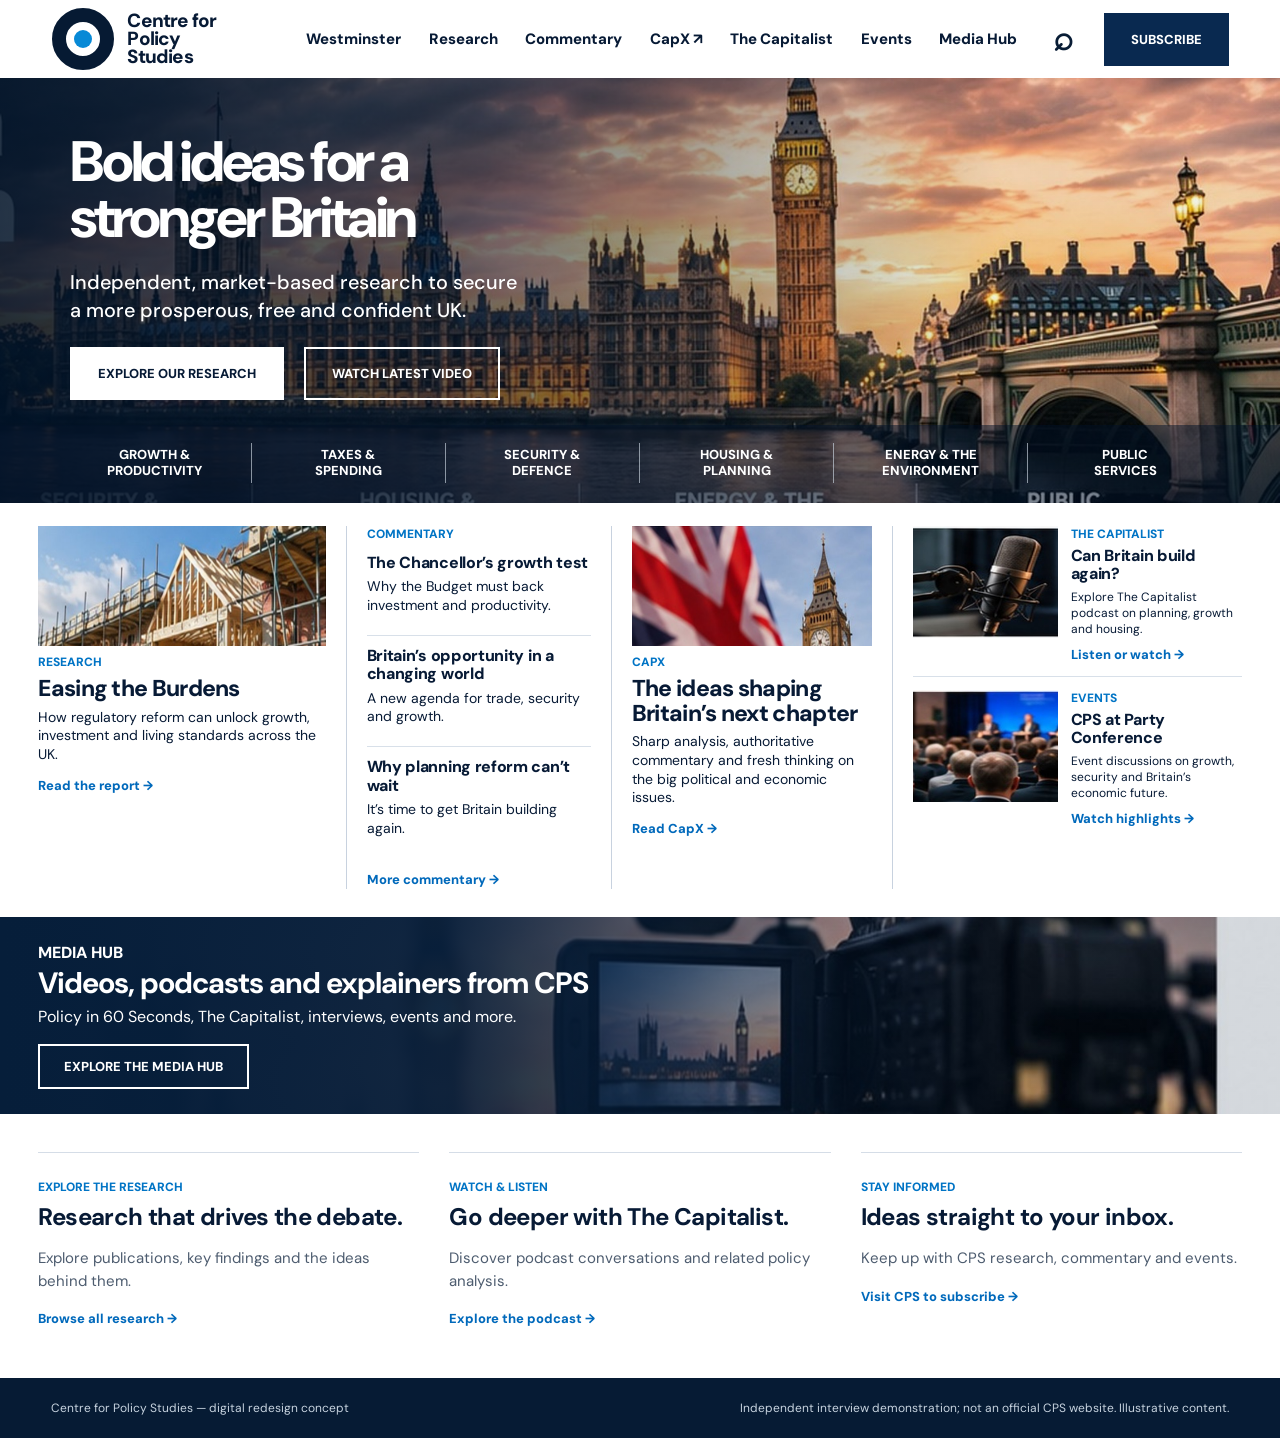
==== commit 43134f12: "Add files via upload" ====
--- a/index.html
+++ b/index.html
@@ -1 +1,6 @@
-<!doctype html><html lang="en"><head><meta charset="utf-8"><meta name="viewport" content="width=device-width,initial-scale=1"><meta name="description" content="Centre for Policy Studies — independent, market-based research and commentary."><title>Centre for Policy Studies | Bold ideas for a stronger Britain</title><link rel="stylesheet" href="style.css"></head><body><header class="site-header"><a class="brand" href="#home" aria-label="CPS home"><span class="brand-mark"><i></i></span><span>Centre for<br>Policy<br>Studies</span></a><button class="menu-toggle" aria-expanded="false" aria-controls="nav">Menu ☰</button><nav id="nav" aria-label="Main navigation"><a href="research.html">Research</a><a href="#research">Commentary</a><a href="https://capx.co/">CapX ↗</a><a href="media.html#capitalist">The Capitalist</a><a href="media.html#events">Events</a><a href="#impact">About</a><a href="media.html">Media Hub</a></nav><div class="header-actions"><button class="search-button" aria-label="Search" title="Search">⌕</button><a class="button navy" href="#subscribe">Subscribe</a></div></header><main id="home"><section class="hero"><div class="hero-copy"><h1>Bold ideas for a<br>stronger Britain</h1><p>Independent, market-based research to secure a more prosperous, free and confident UK.</p><div class="buttons"><a class="button light" href="research.html">Explore our research</a><a class="button outline" href="media.html">Watch latest video</a></div></div><div class="hero-photo" role="img" aria-label="Palace of Westminster at dusk"></div></section><section class="topics" aria-label="Research topics"><a href="#research">Growth &amp;<br>productivity</a><a href="#research">Taxes &amp;<br>spending</a><a href="#research">Security &amp;<br>defence</a><a href="#research">Housing &amp;<br>planning</a><a href="#research">Energy &amp; the<br>environment</a><a href="#research">Public<br>services</a></section><section id="research" class="section"><div class="section-heading"><h2>Latest from CPS</h2><a href="research.html">All research ↗</a></div><div class="research-grid"><a class="lead-story" href="https://cps.org.uk/"><div class="story-shade"><span class="eyebrow">Research</span><h3>Easing the burdens: a plan for growth</h3><p>Practical reforms to boost investment, productivity and living standards.</p></div></a><div class="side-stories"><a class="side-story" href="https://cps.org.uk/"><div><span class="eyebrow">Commentary</span><h3>Why Britain needs a pro-growth budget</h3></div><div class="side-photo street"></div></a><a class="side-story" href="https://cps.org.uk/"><div><span class="eyebrow">Research</span><h3>The case for a simpler tax system</h3></div><div class="side-photo tax"></div></a></div></div></section><section class="site-update"><div><span class="update-kicker">EXPLORE CPS</span><h2>Research that goes beyond the report.</h2><p>Explore policy publications, key questions and the video and audio conversations behind the ideas.</p><div class="update-actions"><a href="research.html">Explore the research library</a><a href="report.html">View featured report</a><a href="media.html">Watch the Media Hub</a></div></div><div class="update-image" role="img" aria-label="Modern London architecture"></div></section><section id="media" class="section"><div class="section-heading"><h2>Watch &amp; listen</h2><a href="media.html">More media ↗</a></div><div class="media-grid"><a href="media.html" class="video-main"><span class="play">▶</span><div><h3>The Capitalist</h3><p>The UK's growth challenge</p></div></a><div class="video-list"><a href="https://cps.org.uk/"><span class="video-thumb">▶</span>Can Britain get building again?</a><a href="https://cps.org.uk/"><span class="video-thumb">▶</span>Reforming a bloated state</a><a href="https://cps.org.uk/"><span class="video-thumb">▶</span>Britain's energy challenge</a></div><div class="podcast"><div><h3>The Capitalist</h3><p>CPS's podcast on politics, policy and the ideas shaping Britain.</p><a class="button light" href="https://cps.org.uk/">Listen now</a></div><div class="podcast-art">The<br>Capitalist<span>◉</span></div></div></div></section><section class="section bottom-grid"><div id="capx"><div class="section-heading"><h2>From CapX</h2><a href="https://capx.co/">Visit CapX ↗</a></div><div class="capx-grid"><a href="https://capx.co/"><div class="capx-image flag"></div><h3>The case for a bolder Britain</h3><small>CAPX · COMMENTARY</small></a><a href="https://capx.co/"><div class="capx-image city"></div><h3>How to unlock growth across the UK</h3><small>CAPX · ANALYSIS</small></a><a href="https://capx.co/"><div class="capx-image energy"></div><h3>A realistic path to net zero</h3><small>CAPX · COMMENTARY</small></a></div></div><aside id="subscribe" class="signup"><h2>Stay informed</h2><p>Get the latest research, analysis and events from CPS.</p><form id="signup-form"><label class="sr-only" for="email">Email address</label><input id="email" type="email" placeholder="Your email address" required><button class="button navy" type="submit">Subscribe</button><p class="form-note" id="form-note" aria-live="polite"></p></form></aside></section><section id="impact" class="impact"><div><h2>Our impact</h2><p>Turning ideas into change. Research that informs the national debate and policy in Westminster.</p></div><div><strong>Independent research</strong><p>On Britain's biggest challenges</p></div><div><strong>Shaping debate</strong><p>In Parliament and beyond</p></div><div><strong>Practical solutions</strong><p>For a stronger UK</p></div></section></main><footer><span>Centre for Policy Studies — homepage concept</span><span>Independent concept design. Not an official CPS website.</span></footer><script src="script.js"></script></body></html>
+<!doctype html><html lang="en"><head><meta charset="utf-8"><meta name="viewport" content="width=device-width,initial-scale=1"><meta name="description" content="Centre for Policy Studies — independent research, commentary, podcasts and video."><title>Centre for Policy Studies | Bold ideas for a stronger Britain</title><link rel="preconnect" href="https://fonts.googleapis.com"><link rel="preconnect" href="https://fonts.gstatic.com" crossorigin><link href="https://fonts.googleapis.com/css2?family=DM+Sans:wght@400;500;600;700;800&display=swap" rel="stylesheet"><link rel="stylesheet" href="home.css"></head><body>
+<header class="site-header"><div class="header-inner"><a class="brand" href="index.html" aria-label="Centre for Policy Studies home"><span class="brand-mark"><span></span></span><span class="brand-name">Centre for<br>Policy<br>Studies</span></a><button class="mobile-toggle" aria-controls="main-nav" aria-expanded="false" aria-label="Open navigation">☰</button><nav id="main-nav" aria-label="Main navigation"><a href="index.html#latest">Westminster</a><a href="research.html">Research</a><a href="index.html#commentary">Commentary</a><a href="https://capx.co/" target="_blank" rel="noopener">CapX ↗</a><a href="podcast.html">The Capitalist</a><a href="media.html#events">Events</a><a href="media.html">Media Hub</a></nav><div class="header-actions"><button class="search-btn" aria-label="Search site" aria-expanded="false">⌕</button><a class="subscribe" href="#subscribe">SUBSCRIBE</a></div></div><form class="search-panel" id="site-search" role="search"><label for="search-query">Search CPS research</label><input id="search-query" placeholder="Search research and publications" required><button type="submit">SEARCH</button></form></header>
+<main><section class="hero"><div class="hero-inner"><div class="hero-copy"><h1>Bold ideas for a<br>stronger Britain</h1><p>Independent, market-based research to secure<br class="desktop-only"> a more prosperous, free and confident UK.</p><div class="hero-actions"><a class="btn btn-white" href="research.html">EXPLORE OUR RESEARCH</a><a class="btn btn-ghost" href="media.html">WATCH LATEST VIDEO</a></div></div></div><div class="topic-bar" aria-label="Research topics"><a href="research.html?topic=growth">GROWTH &amp;<br>PRODUCTIVITY</a><a href="research.html?topic=tax">TAXES &amp;<br>SPENDING</a><a href="research.html?topic=security">SECURITY &amp;<br>DEFENCE</a><a href="research.html?topic=housing">HOUSING &amp;<br>PLANNING</a><a href="research.html?topic=energy">ENERGY &amp; THE<br>ENVIRONMENT</a><a href="research.html?topic=public">PUBLIC<br>SERVICES</a></div></section>
+<section class="editorial" id="latest" aria-label="Featured CPS content"><article class="feature-research"><a href="report.html"><img src="assets/housing.jpg" alt="Housing construction site"></a><span class="label">RESEARCH</span><h2><a href="report.html">Easing the Burdens</a></h2><p>How regulatory reform can unlock growth, investment and living standards across the UK.</p><a class="text-link" href="report.html">Read the report <span aria-hidden="true">→</span></a></article><div class="feature-commentary" id="commentary"><span class="label">COMMENTARY</span><a href="research.html"><h3>The Chancellor’s growth test</h3><p>Why the Budget must back investment and productivity.</p></a><a href="research.html"><h3>Britain’s opportunity in a changing world</h3><p>A new agenda for trade, security and growth.</p></a><a href="research.html"><h3>Why planning reform can’t wait</h3><p>It’s time to get Britain building again.</p></a><a class="text-link more" href="research.html">More commentary <span aria-hidden="true">→</span></a></div><article class="feature-capx"><a href="https://capx.co/" target="_blank" rel="noopener"><img src="assets/capx.jpg" alt="British flag and Westminster"></a><span class="label">CAPX</span><h2><a href="https://capx.co/" target="_blank" rel="noopener">The ideas shaping Britain’s next chapter</a></h2><p>Sharp analysis, authoritative commentary and fresh thinking on the big political and economic issues.</p><a class="text-link" href="https://capx.co/" target="_blank" rel="noopener">Read CapX <span aria-hidden="true">→</span></a></article><div class="feature-side"><article class="mini-story"><a href="podcast.html"><img src="assets/podcast.jpg" alt="Studio microphone"></a><div><span class="label">THE CAPITALIST</span><h3><a href="podcast.html">Can Britain build again?</a></h3><p>Explore The Capitalist podcast on planning, growth and housing.</p><a class="text-link" href="podcast.html">Listen or watch <span aria-hidden="true">→</span></a></div></article><article class="mini-story"><a href="media.html#events"><img src="assets/events.jpg" alt="Conference panel and audience"></a><div><span class="label">EVENTS</span><h3><a href="media.html#events">CPS at Party Conference</a></h3><p>Event discussions on growth, security and Britain’s economic future.</p><a class="text-link" href="media.html#events">Watch highlights <span aria-hidden="true">→</span></a></div></article></div></section>
+<section class="media-banner"><div><span>MEDIA HUB</span><h2>Videos, podcasts and explainers from CPS</h2><p>Policy in 60 Seconds, The Capitalist, interviews, events and more.</p><a class="btn btn-ghost" href="media.html">EXPLORE THE MEDIA HUB</a></div></section>
+<section class="below" aria-label="Explore more"><div><span class="label">EXPLORE THE RESEARCH</span><h2>Research that drives the debate.</h2><p>Explore publications, key findings and the ideas behind them.</p><a class="text-link" href="research.html">Browse all research →</a></div><div><span class="label">WATCH &amp; LISTEN</span><h2>Go deeper with The Capitalist.</h2><p>Discover podcast conversations and related policy analysis.</p><a class="text-link" href="podcast.html">Explore the podcast →</a></div><div id="subscribe"><span class="label">STAY INFORMED</span><h2>Ideas straight to your inbox.</h2><p>Keep up with CPS research, commentary and events.</p><a class="text-link" href="https://cps.org.uk/" target="_blank" rel="noopener">Visit CPS to subscribe →</a></div></section></main><footer><span>Centre for Policy Studies — digital redesign concept</span><span>Independent interview demonstration; not an official CPS website. Illustrative content.</span></footer><script src="home.js"></script></body></html>
--- a/home.css
+++ b/home.css
@@ -0,0 +1 @@
+*{box-sizing:border-box}html{scroll-behavior:smooth}body{margin:0;background:#fff;color:#071a35;font-family:'DM Sans',Arial,sans-serif}a{color:inherit;text-decoration:none}button,input{font:inherit}button{cursor:pointer}a:focus-visible,button:focus-visible,input:focus-visible{outline:3px solid #008bdb;outline-offset:3px}.site-header{background:#fff;position:relative;z-index:20}.header-inner{height:78px;max-width:1600px;margin:auto;padding:0 4.1%;display:flex;align-items:center;justify-content:space-between;gap:30px}.brand{display:flex;align-items:center;gap:13px;flex-shrink:0}.brand-mark{width:62px;height:62px;border-radius:50%;border:14px solid #061a33;display:grid;place-items:center}.brand-mark span{height:18px;width:18px;border-radius:50%;background:#0789d6}.brand-name{font-weight:800;line-height:.95;font-size:19px;letter-spacing:-.8px}.header-inner nav{display:flex;align-items:center;justify-content:space-between;gap:clamp(13px,2.15vw,38px);flex:1;margin-left:5.1%}.header-inner nav a{font-weight:800;font-size:15px;white-space:nowrap}.header-inner nav a:hover,.text-link:hover{color:#0077c9}.header-actions{display:flex;align-items:center;gap:25px}.search-btn{font-size:34px;font-weight:800;border:0;background:transparent;color:#081c35;line-height:1}.subscribe{background:#092950;color:#fff;font-size:13px;font-weight:800;padding:18px 27px}.mobile-toggle{display:none}.search-panel{display:none;position:absolute;right:4%;top:78px;background:#fff;box-shadow:0 10px 30px #0002;padding:18px;gap:10px;align-items:center}.search-panel.open{display:flex}.search-panel label{font-size:12px;font-weight:700}.search-panel input{padding:11px;border:1px solid #bbc8d5}.search-panel button{background:#092950;color:#fff;border:0;padding:12px}.hero{background:linear-gradient(90deg,rgba(0,18,39,.86) 0%,rgba(0,18,39,.62) 32%,rgba(0,18,39,.05) 78%),url('assets/westminster-hero.jpg') center center/cover;min-height:425px;color:#fff;display:flex;flex-direction:column;justify-content:space-between}.hero-inner{width:100%;max-width:1600px;margin:auto;padding:48px 5.5% 16px}.hero h1{font-size:clamp(44px,4.45vw,73px);font-weight:800;letter-spacing:-3.4px;line-height:.99;margin:0 0 22px}.hero p{font-size:clamp(17px,1.55vw,22px);line-height:1.4;margin:0 0 23px;font-weight:500}.hero-actions{display:flex;gap:20px;flex-wrap:wrap}.btn{display:inline-block;font-size:13px;font-weight:800;padding:16px 26px;text-align:center;border:2px solid #fff}.btn-white{background:#fff;color:#071b36}.btn-ghost{background:transparent;color:#fff}.btn:hover{background:#0879c3;color:#fff;border-color:#0879c3}.topic-bar{display:grid;grid-template-columns:repeat(6,1fr);max-width:1600px;width:100%;margin:0 auto;padding:18px 4.5% 20px;background:rgba(0,18,39,.49)}.topic-bar a{text-align:center;font-size:13px;font-weight:800;line-height:1.25;padding:4px 10px;border-right:1px solid #c7d2dcaa}.topic-bar a:last-child{border:0}.topic-bar a:hover{color:#81d2ff}.editorial{max-width:1600px;margin:auto;padding:23px 3% 24px;display:grid;grid-template-columns:1.1fr .94fr 1fr 1.34fr;gap:20px}.editorial>article,.feature-commentary{min-width:0}.editorial>article:not(:first-child),.feature-commentary,.feature-side{border-left:1px solid #c8d2df;padding-left:20px}.editorial img{display:block;width:100%;height:120px;object-fit:cover}.label{display:block;color:#0074c5;font-size:12px;font-weight:800;margin-top:8px;margin-bottom:6px}.editorial h2{font-size:23px;line-height:1.07;letter-spacing:-.7px;margin:5px 0 7px;font-weight:800}.editorial h3{font-size:16px;line-height:1.15;letter-spacing:-.3px;margin:0 0 5px;font-weight:800}.editorial p{font-size:14px;line-height:1.34;margin:0 0 10px}.text-link{font-weight:800;font-size:13px;color:#0069bb}.feature-commentary>.label{margin-top:0;margin-bottom:12px}.feature-commentary>a:not(.more){display:block;padding-bottom:10px;margin-bottom:11px;border-bottom:1px solid #d8e0e9}.feature-commentary>a:nth-last-child(2){border-bottom:0}.feature-commentary .more{display:inline-block;margin-top:3px}.feature-side{display:flex;flex-direction:column;gap:13px}.mini-story{display:grid;grid-template-columns:44% 1fr;gap:13px;min-width:0;padding-bottom:12px;border-bottom:1px solid #d8e0e9}.mini-story:last-child{border-bottom:0}.mini-story img{height:112px}.mini-story .label{margin:0 0 5px}.mini-story h3{font-size:16px}.mini-story p{font-size:12px;margin-bottom:6px}.media-banner{max-width:1536px;min-height:195px;margin:4px auto 0;padding:25px 3%;color:#fff;background:linear-gradient(90deg,#061e3a 0%,rgba(6,30,58,.95) 35%,rgba(6,30,58,.17) 80%),url('assets/media-camera.jpg') center/cover}.media-banner>div{max-width:760px}.media-banner span{font-weight:800;font-size:16px}.media-banner h2{font-size:clamp(25px,2.3vw,37px);letter-spacing:-1px;line-height:1.08;margin:5px 0 6px}.media-banner p{font-size:16px;margin:0 0 17px}.media-banner .btn{padding:12px 24px}.below{max-width:1536px;margin:38px auto 50px;padding:0 3%;display:grid;grid-template-columns:repeat(3,1fr);gap:30px}.below>div{border-top:1px solid #d5dde7;padding-top:18px}.below h2{font-size:24px;letter-spacing:-.6px;margin:6px 0}.below p{font-size:15px;line-height:1.5;color:#4d5c6f}footer{background:#061b34;color:#c7d3df;padding:22px 4%;font-size:12px;display:flex;justify-content:space-between;gap:20px}@media(max-width:1250px){.header-inner{gap:16px}.header-inner nav{gap:13px;margin-left:1%}.header-inner nav a{font-size:12px}.brand-mark{width:49px;height:49px;border-width:11px}.brand-mark span{height:13px;width:13px}.brand-name{font-size:15px}.subscribe{padding:15px}.editorial{grid-template-columns:1fr 1fr}.feature-capx{border-left:0!important;padding-left:0!important}.feature-side{border-left:1px solid #c8d2df}.editorial img{height:170px}}@media(max-width:800px){.header-inner{height:70px;padding:0 18px}.mobile-toggle{display:block;margin-left:auto;background:transparent;border:0;font-size:25px}.header-inner nav{display:none;position:absolute;top:70px;left:0;right:0;background:#fff;flex-direction:column;align-items:stretch;margin:0;padding:18px 25px;box-shadow:0 10px 20px #0002}.header-inner nav.open{display:flex}.header-inner nav a{font-size:15px;padding:7px 0}.search-btn{display:none}.header-actions{gap:0}.subscribe{font-size:11px;padding:12px}.hero{min-height:470px}.hero-inner{padding:48px 25px 15px}.hero h1{letter-spacing:-2px}.topic-bar{grid-template-columns:repeat(3,1fr);gap:12px;padding:15px}.topic-bar a{font-size:11px}.topic-bar a:nth-child(3){border:0}.editorial{grid-template-columns:1fr 1fr;padding:22px}.feature-commentary{border-left:1px solid #c8d2df}.feature-side{border-left:1px solid #c8d2df}.media-banner{margin:0 20px}.below{grid-template-columns:1fr 1fr}}@media(max-width:550px){.brand-name{font-size:13px}.brand-mark{height:43px;width:43px;border-width:9px}.hero{min-height:490px}.hero h1{font-size:45px}.hero p{font-size:17px}.desktop-only{display:none}.hero-actions{gap:10px}.btn{font-size:11px;padding:13px 14px}.topic-bar{grid-template-columns:repeat(2,1fr)}.topic-bar a:nth-child(3){border-right:1px solid #c7d2dcaa}.topic-bar a:nth-child(2n){border:0}.editorial{display:block;padding:20px}.editorial>article,.feature-commentary,.feature-side{padding:0!important;border:0!important;border-bottom:1px solid #d8e0e9!important;margin-bottom:22px;padding-bottom:20px!important}.editorial img{height:190px}.feature-side{border-bottom:0!important}.mini-story img{height:105px}.media-banner{margin:0 14px;padding:24px;min-height:220px}.media-banner h2{font-size:27px}.below{grid-template-columns:1fr;padding:0 20px}footer{flex-direction:column}}
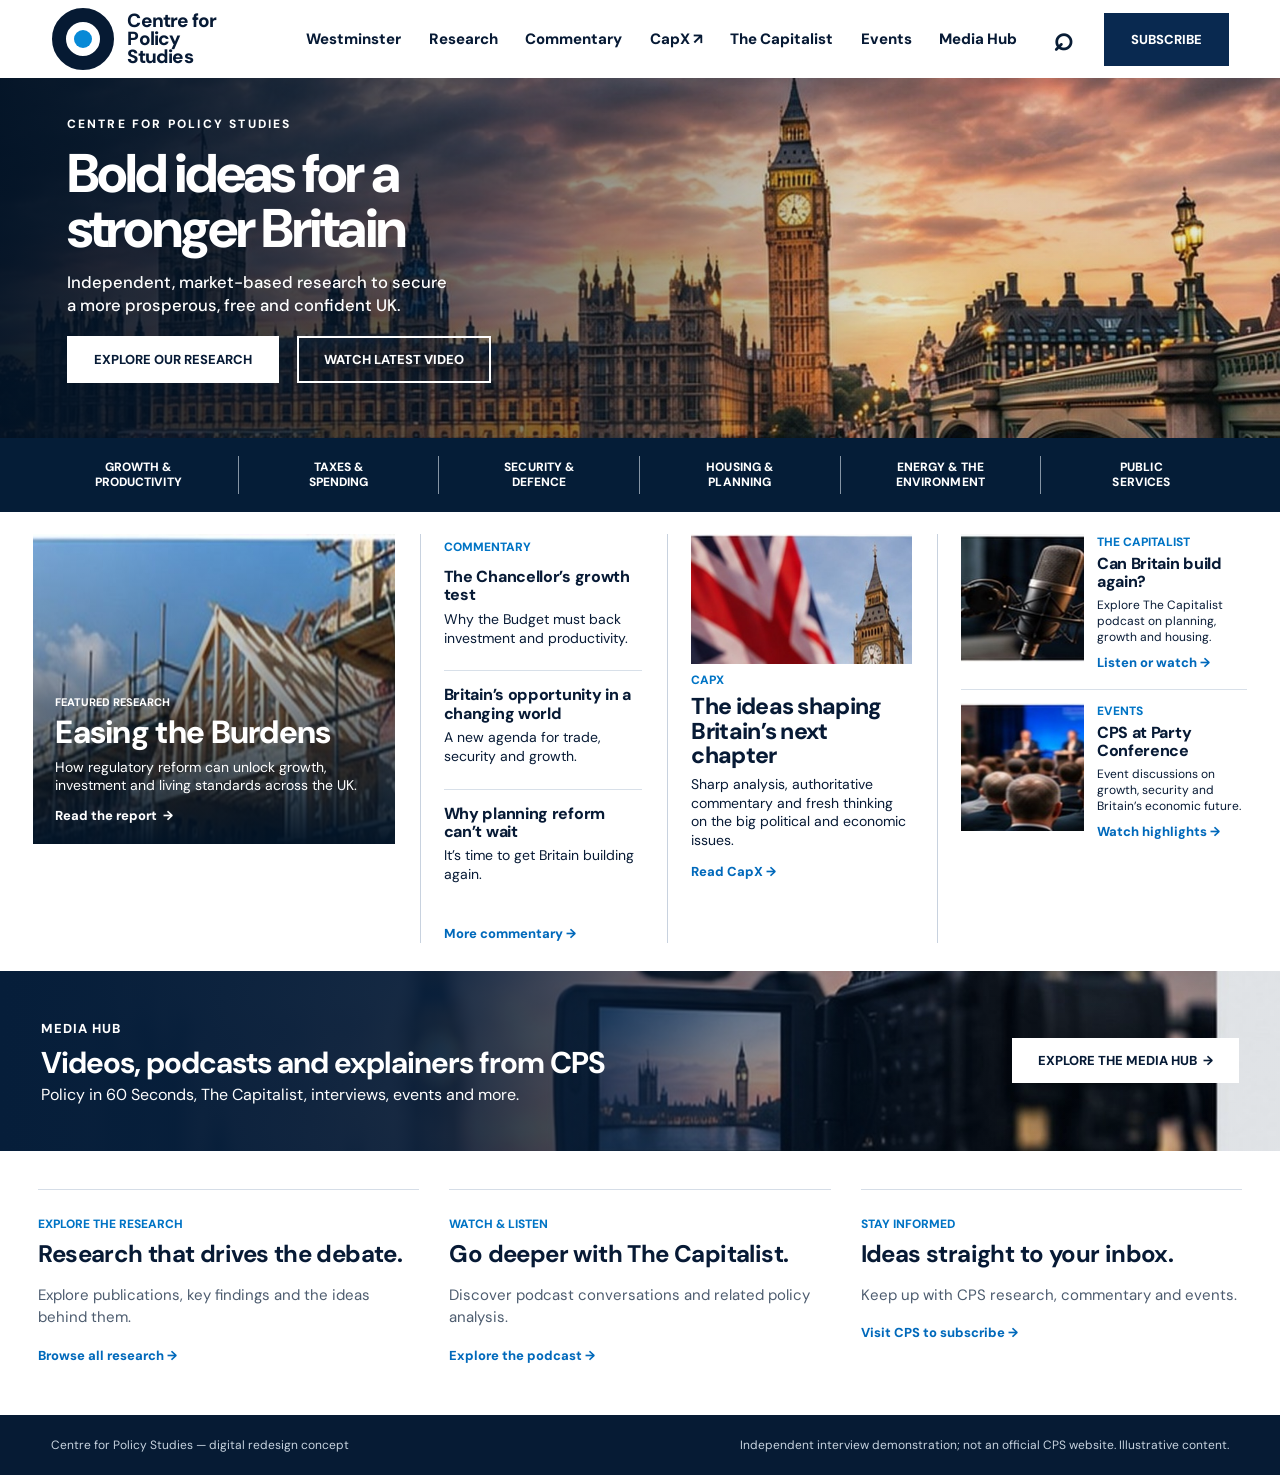
==== commit 4b7d2ba8: "Add files via upload" ====
--- a/index.html
+++ b/index.html
@@ -1,6 +1,6 @@
 <!doctype html><html lang="en"><head><meta charset="utf-8"><meta name="viewport" content="width=device-width,initial-scale=1"><meta name="description" content="Centre for Policy Studies — independent research, commentary, podcasts and video."><title>Centre for Policy Studies | Bold ideas for a stronger Britain</title><link rel="preconnect" href="https://fonts.googleapis.com"><link rel="preconnect" href="https://fonts.gstatic.com" crossorigin><link href="https://fonts.googleapis.com/css2?family=DM+Sans:wght@400;500;600;700;800&display=swap" rel="stylesheet"><link rel="stylesheet" href="home.css"></head><body>
 <header class="site-header"><div class="header-inner"><a class="brand" href="index.html" aria-label="Centre for Policy Studies home"><span class="brand-mark"><span></span></span><span class="brand-name">Centre for<br>Policy<br>Studies</span></a><button class="mobile-toggle" aria-controls="main-nav" aria-expanded="false" aria-label="Open navigation">☰</button><nav id="main-nav" aria-label="Main navigation"><a href="index.html#latest">Westminster</a><a href="research.html">Research</a><a href="index.html#commentary">Commentary</a><a href="https://capx.co/" target="_blank" rel="noopener">CapX ↗</a><a href="podcast.html">The Capitalist</a><a href="media.html#events">Events</a><a href="media.html">Media Hub</a></nav><div class="header-actions"><button class="search-btn" aria-label="Search site" aria-expanded="false">⌕</button><a class="subscribe" href="#subscribe">SUBSCRIBE</a></div></div><form class="search-panel" id="site-search" role="search"><label for="search-query">Search CPS research</label><input id="search-query" placeholder="Search research and publications" required><button type="submit">SEARCH</button></form></header>
-<main><section class="hero"><div class="hero-inner"><div class="hero-copy"><h1>Bold ideas for a<br>stronger Britain</h1><p>Independent, market-based research to secure<br class="desktop-only"> a more prosperous, free and confident UK.</p><div class="hero-actions"><a class="btn btn-white" href="research.html">EXPLORE OUR RESEARCH</a><a class="btn btn-ghost" href="media.html">WATCH LATEST VIDEO</a></div></div></div><div class="topic-bar" aria-label="Research topics"><a href="research.html?topic=growth">GROWTH &amp;<br>PRODUCTIVITY</a><a href="research.html?topic=tax">TAXES &amp;<br>SPENDING</a><a href="research.html?topic=security">SECURITY &amp;<br>DEFENCE</a><a href="research.html?topic=housing">HOUSING &amp;<br>PLANNING</a><a href="research.html?topic=energy">ENERGY &amp; THE<br>ENVIRONMENT</a><a href="research.html?topic=public">PUBLIC<br>SERVICES</a></div></section>
-<section class="editorial" id="latest" aria-label="Featured CPS content"><article class="feature-research"><a href="report.html"><img src="assets/housing.jpg" alt="Housing construction site"></a><span class="label">RESEARCH</span><h2><a href="report.html">Easing the Burdens</a></h2><p>How regulatory reform can unlock growth, investment and living standards across the UK.</p><a class="text-link" href="report.html">Read the report <span aria-hidden="true">→</span></a></article><div class="feature-commentary" id="commentary"><span class="label">COMMENTARY</span><a href="research.html"><h3>The Chancellor’s growth test</h3><p>Why the Budget must back investment and productivity.</p></a><a href="research.html"><h3>Britain’s opportunity in a changing world</h3><p>A new agenda for trade, security and growth.</p></a><a href="research.html"><h3>Why planning reform can’t wait</h3><p>It’s time to get Britain building again.</p></a><a class="text-link more" href="research.html">More commentary <span aria-hidden="true">→</span></a></div><article class="feature-capx"><a href="https://capx.co/" target="_blank" rel="noopener"><img src="assets/capx.jpg" alt="British flag and Westminster"></a><span class="label">CAPX</span><h2><a href="https://capx.co/" target="_blank" rel="noopener">The ideas shaping Britain’s next chapter</a></h2><p>Sharp analysis, authoritative commentary and fresh thinking on the big political and economic issues.</p><a class="text-link" href="https://capx.co/" target="_blank" rel="noopener">Read CapX <span aria-hidden="true">→</span></a></article><div class="feature-side"><article class="mini-story"><a href="podcast.html"><img src="assets/podcast.jpg" alt="Studio microphone"></a><div><span class="label">THE CAPITALIST</span><h3><a href="podcast.html">Can Britain build again?</a></h3><p>Explore The Capitalist podcast on planning, growth and housing.</p><a class="text-link" href="podcast.html">Listen or watch <span aria-hidden="true">→</span></a></div></article><article class="mini-story"><a href="media.html#events"><img src="assets/events.jpg" alt="Conference panel and audience"></a><div><span class="label">EVENTS</span><h3><a href="media.html#events">CPS at Party Conference</a></h3><p>Event discussions on growth, security and Britain’s economic future.</p><a class="text-link" href="media.html#events">Watch highlights <span aria-hidden="true">→</span></a></div></article></div></section>
-<section class="media-banner"><div><span>MEDIA HUB</span><h2>Videos, podcasts and explainers from CPS</h2><p>Policy in 60 Seconds, The Capitalist, interviews, events and more.</p><a class="btn btn-ghost" href="media.html">EXPLORE THE MEDIA HUB</a></div></section>
+<main><section class="hero"><div class="hero-inner"><div class="hero-copy"><div class="hero-kicker">CENTRE FOR POLICY STUDIES</div><h1>Bold ideas for a<br>stronger Britain</h1><p>Independent, market-based research to secure<br class="desktop-only"> a more prosperous, free and confident UK.</p><div class="hero-actions"><a class="btn btn-white" href="research.html">EXPLORE OUR RESEARCH</a><a class="btn btn-ghost" href="media.html">WATCH LATEST VIDEO</a></div></div></div></section><div class="topic-bar" aria-label="Research topics"><a href="research.html?topic=growth">GROWTH &amp;<br>PRODUCTIVITY</a><a href="research.html?topic=tax">TAXES &amp;<br>SPENDING</a><a href="research.html?topic=security">SECURITY &amp;<br>DEFENCE</a><a href="research.html?topic=housing">HOUSING &amp;<br>PLANNING</a><a href="research.html?topic=energy">ENERGY &amp; THE<br>ENVIRONMENT</a><a href="research.html?topic=public">PUBLIC<br>SERVICES</a></div>
+<section class="editorial" id="latest" aria-label="Featured CPS content"><article class="feature-research"><a class="research-cover" href="report.html" aria-label="Read Easing the Burdens"><img src="assets/housing.jpg" alt="New homes under construction"><div class="research-overlay"><span class="label">FEATURED RESEARCH</span><h2>Easing the Burdens</h2><p>How regulatory reform can unlock growth, investment and living standards across the UK.</p><span class="research-cta">Read the report &nbsp;→</span></div></a></article><div class="feature-commentary" id="commentary"><span class="label">COMMENTARY</span><a href="research.html"><h3>The Chancellor’s growth test</h3><p>Why the Budget must back investment and productivity.</p></a><a href="research.html"><h3>Britain’s opportunity in a changing world</h3><p>A new agenda for trade, security and growth.</p></a><a href="research.html"><h3>Why planning reform can’t wait</h3><p>It’s time to get Britain building again.</p></a><a class="text-link more" href="research.html">More commentary <span aria-hidden="true">→</span></a></div><article class="feature-capx"><a href="https://capx.co/" target="_blank" rel="noopener"><img src="assets/capx.jpg" alt="British flag and Westminster"></a><span class="label">CAPX</span><h2><a href="https://capx.co/" target="_blank" rel="noopener">The ideas shaping Britain’s next chapter</a></h2><p>Sharp analysis, authoritative commentary and fresh thinking on the big political and economic issues.</p><a class="text-link" href="https://capx.co/" target="_blank" rel="noopener">Read CapX <span aria-hidden="true">→</span></a></article><div class="feature-side"><article class="mini-story"><a href="podcast.html"><img src="assets/podcast.jpg" alt="Studio microphone"></a><div><span class="label">THE CAPITALIST</span><h3><a href="podcast.html">Can Britain build again?</a></h3><p>Explore The Capitalist podcast on planning, growth and housing.</p><a class="text-link" href="podcast.html">Listen or watch <span aria-hidden="true">→</span></a></div></article><article class="mini-story"><a href="media.html#events"><img src="assets/events.jpg" alt="Conference panel and audience"></a><div><span class="label">EVENTS</span><h3><a href="media.html#events">CPS at Party Conference</a></h3><p>Event discussions on growth, security and Britain’s economic future.</p><a class="text-link" href="media.html#events">Watch highlights <span aria-hidden="true">→</span></a></div></article></div></section>
+<section class="media-banner"><div class="media-banner-copy"><span>MEDIA HUB</span><h2>Videos, podcasts and explainers from CPS</h2><p>Policy in 60 Seconds, The Capitalist, interviews, events and more.</p></div><a class="btn btn-white media-banner-cta" href="media.html">EXPLORE THE MEDIA HUB &nbsp;→</a></section>
 <section class="below" aria-label="Explore more"><div><span class="label">EXPLORE THE RESEARCH</span><h2>Research that drives the debate.</h2><p>Explore publications, key findings and the ideas behind them.</p><a class="text-link" href="research.html">Browse all research →</a></div><div><span class="label">WATCH &amp; LISTEN</span><h2>Go deeper with The Capitalist.</h2><p>Discover podcast conversations and related policy analysis.</p><a class="text-link" href="podcast.html">Explore the podcast →</a></div><div id="subscribe"><span class="label">STAY INFORMED</span><h2>Ideas straight to your inbox.</h2><p>Keep up with CPS research, commentary and events.</p><a class="text-link" href="https://cps.org.uk/" target="_blank" rel="noopener">Visit CPS to subscribe →</a></div></section></main><footer><span>Centre for Policy Studies — digital redesign concept</span><span>Independent interview demonstration; not an official CPS website. Illustrative content.</span></footer><script src="home.js"></script></body></html>
--- a/home.css
+++ b/home.css
@@ -1 +1,32 @@
 *{box-sizing:border-box}html{scroll-behavior:smooth}body{margin:0;background:#fff;color:#071a35;font-family:'DM Sans',Arial,sans-serif}a{color:inherit;text-decoration:none}button,input{font:inherit}button{cursor:pointer}a:focus-visible,button:focus-visible,input:focus-visible{outline:3px solid #008bdb;outline-offset:3px}.site-header{background:#fff;position:relative;z-index:20}.header-inner{height:78px;max-width:1600px;margin:auto;padding:0 4.1%;display:flex;align-items:center;justify-content:space-between;gap:30px}.brand{display:flex;align-items:center;gap:13px;flex-shrink:0}.brand-mark{width:62px;height:62px;border-radius:50%;border:14px solid #061a33;display:grid;place-items:center}.brand-mark span{height:18px;width:18px;border-radius:50%;background:#0789d6}.brand-name{font-weight:800;line-height:.95;font-size:19px;letter-spacing:-.8px}.header-inner nav{display:flex;align-items:center;justify-content:space-between;gap:clamp(13px,2.15vw,38px);flex:1;margin-left:5.1%}.header-inner nav a{font-weight:800;font-size:15px;white-space:nowrap}.header-inner nav a:hover,.text-link:hover{color:#0077c9}.header-actions{display:flex;align-items:center;gap:25px}.search-btn{font-size:34px;font-weight:800;border:0;background:transparent;color:#081c35;line-height:1}.subscribe{background:#092950;color:#fff;font-size:13px;font-weight:800;padding:18px 27px}.mobile-toggle{display:none}.search-panel{display:none;position:absolute;right:4%;top:78px;background:#fff;box-shadow:0 10px 30px #0002;padding:18px;gap:10px;align-items:center}.search-panel.open{display:flex}.search-panel label{font-size:12px;font-weight:700}.search-panel input{padding:11px;border:1px solid #bbc8d5}.search-panel button{background:#092950;color:#fff;border:0;padding:12px}.hero{background:linear-gradient(90deg,rgba(0,18,39,.86) 0%,rgba(0,18,39,.62) 32%,rgba(0,18,39,.05) 78%),url('assets/westminster-hero.jpg') center center/cover;min-height:425px;color:#fff;display:flex;flex-direction:column;justify-content:space-between}.hero-inner{width:100%;max-width:1600px;margin:auto;padding:48px 5.5% 16px}.hero h1{font-size:clamp(44px,4.45vw,73px);font-weight:800;letter-spacing:-3.4px;line-height:.99;margin:0 0 22px}.hero p{font-size:clamp(17px,1.55vw,22px);line-height:1.4;margin:0 0 23px;font-weight:500}.hero-actions{display:flex;gap:20px;flex-wrap:wrap}.btn{display:inline-block;font-size:13px;font-weight:800;padding:16px 26px;text-align:center;border:2px solid #fff}.btn-white{background:#fff;color:#071b36}.btn-ghost{background:transparent;color:#fff}.btn:hover{background:#0879c3;color:#fff;border-color:#0879c3}.topic-bar{display:grid;grid-template-columns:repeat(6,1fr);max-width:1600px;width:100%;margin:0 auto;padding:18px 4.5% 20px;background:rgba(0,18,39,.49)}.topic-bar a{text-align:center;font-size:13px;font-weight:800;line-height:1.25;padding:4px 10px;border-right:1px solid #c7d2dcaa}.topic-bar a:last-child{border:0}.topic-bar a:hover{color:#81d2ff}.editorial{max-width:1600px;margin:auto;padding:23px 3% 24px;display:grid;grid-template-columns:1.1fr .94fr 1fr 1.34fr;gap:20px}.editorial>article,.feature-commentary{min-width:0}.editorial>article:not(:first-child),.feature-commentary,.feature-side{border-left:1px solid #c8d2df;padding-left:20px}.editorial img{display:block;width:100%;height:120px;object-fit:cover}.label{display:block;color:#0074c5;font-size:12px;font-weight:800;margin-top:8px;margin-bottom:6px}.editorial h2{font-size:23px;line-height:1.07;letter-spacing:-.7px;margin:5px 0 7px;font-weight:800}.editorial h3{font-size:16px;line-height:1.15;letter-spacing:-.3px;margin:0 0 5px;font-weight:800}.editorial p{font-size:14px;line-height:1.34;margin:0 0 10px}.text-link{font-weight:800;font-size:13px;color:#0069bb}.feature-commentary>.label{margin-top:0;margin-bottom:12px}.feature-commentary>a:not(.more){display:block;padding-bottom:10px;margin-bottom:11px;border-bottom:1px solid #d8e0e9}.feature-commentary>a:nth-last-child(2){border-bottom:0}.feature-commentary .more{display:inline-block;margin-top:3px}.feature-side{display:flex;flex-direction:column;gap:13px}.mini-story{display:grid;grid-template-columns:44% 1fr;gap:13px;min-width:0;padding-bottom:12px;border-bottom:1px solid #d8e0e9}.mini-story:last-child{border-bottom:0}.mini-story img{height:112px}.mini-story .label{margin:0 0 5px}.mini-story h3{font-size:16px}.mini-story p{font-size:12px;margin-bottom:6px}.media-banner{max-width:1536px;min-height:195px;margin:4px auto 0;padding:25px 3%;color:#fff;background:linear-gradient(90deg,#061e3a 0%,rgba(6,30,58,.95) 35%,rgba(6,30,58,.17) 80%),url('assets/media-camera.jpg') center/cover}.media-banner>div{max-width:760px}.media-banner span{font-weight:800;font-size:16px}.media-banner h2{font-size:clamp(25px,2.3vw,37px);letter-spacing:-1px;line-height:1.08;margin:5px 0 6px}.media-banner p{font-size:16px;margin:0 0 17px}.media-banner .btn{padding:12px 24px}.below{max-width:1536px;margin:38px auto 50px;padding:0 3%;display:grid;grid-template-columns:repeat(3,1fr);gap:30px}.below>div{border-top:1px solid #d5dde7;padding-top:18px}.below h2{font-size:24px;letter-spacing:-.6px;margin:6px 0}.below p{font-size:15px;line-height:1.5;color:#4d5c6f}footer{background:#061b34;color:#c7d3df;padding:22px 4%;font-size:12px;display:flex;justify-content:space-between;gap:20px}@media(max-width:1250px){.header-inner{gap:16px}.header-inner nav{gap:13px;margin-left:1%}.header-inner nav a{font-size:12px}.brand-mark{width:49px;height:49px;border-width:11px}.brand-mark span{height:13px;width:13px}.brand-name{font-size:15px}.subscribe{padding:15px}.editorial{grid-template-columns:1fr 1fr}.feature-capx{border-left:0!important;padding-left:0!important}.feature-side{border-left:1px solid #c8d2df}.editorial img{height:170px}}@media(max-width:800px){.header-inner{height:70px;padding:0 18px}.mobile-toggle{display:block;margin-left:auto;background:transparent;border:0;font-size:25px}.header-inner nav{display:none;position:absolute;top:70px;left:0;right:0;background:#fff;flex-direction:column;align-items:stretch;margin:0;padding:18px 25px;box-shadow:0 10px 20px #0002}.header-inner nav.open{display:flex}.header-inner nav a{font-size:15px;padding:7px 0}.search-btn{display:none}.header-actions{gap:0}.subscribe{font-size:11px;padding:12px}.hero{min-height:470px}.hero-inner{padding:48px 25px 15px}.hero h1{letter-spacing:-2px}.topic-bar{grid-template-columns:repeat(3,1fr);gap:12px;padding:15px}.topic-bar a{font-size:11px}.topic-bar a:nth-child(3){border:0}.editorial{grid-template-columns:1fr 1fr;padding:22px}.feature-commentary{border-left:1px solid #c8d2df}.feature-side{border-left:1px solid #c8d2df}.media-banner{margin:0 20px}.below{grid-template-columns:1fr 1fr}}@media(max-width:550px){.brand-name{font-size:13px}.brand-mark{height:43px;width:43px;border-width:9px}.hero{min-height:490px}.hero h1{font-size:45px}.hero p{font-size:17px}.desktop-only{display:none}.hero-actions{gap:10px}.btn{font-size:11px;padding:13px 14px}.topic-bar{grid-template-columns:repeat(2,1fr)}.topic-bar a:nth-child(3){border-right:1px solid #c7d2dcaa}.topic-bar a:nth-child(2n){border:0}.editorial{display:block;padding:20px}.editorial>article,.feature-commentary,.feature-side{padding:0!important;border:0!important;border-bottom:1px solid #d8e0e9!important;margin-bottom:22px;padding-bottom:20px!important}.editorial img{height:190px}.feature-side{border-bottom:0!important}.mini-story img{height:105px}.media-banner{margin:0 14px;padding:24px;min-height:220px}.media-banner h2{font-size:27px}.below{grid-template-columns:1fr;padding:0 20px}footer{flex-direction:column}}
+
+/* 2026 editorial redesign — clean source photography, no decorative blue rules */
+.hero{background:linear-gradient(90deg,rgba(1,18,37,.94) 0%,rgba(1,18,37,.69) 27%,rgba(1,18,37,.10) 70%),url('assets/westminster-clean.jpg') center 47%/cover no-repeat;min-height:360px;display:block}
+.hero-inner{padding:38px 5.2% 43px;max-width:1600px}
+.hero-kicker{font-size:12px;font-weight:800;letter-spacing:2.2px;margin-bottom:15px;color:#fff}
+.hero h1{font-size:clamp(43px,4.25vw,70px);line-height:1.01;letter-spacing:-2.7px;margin-bottom:14px}
+.hero p{font-size:clamp(16px,1.3vw,20px);margin-bottom:19px}
+.hero-actions{gap:18px}.btn{padding:13px 25px}
+.topic-bar{max-width:none;background:#051d37;color:#fff;min-height:74px;align-items:center;padding:15px max(3%,calc((100vw - 1500px)/2));}
+.topic-bar a{font-size:12px;letter-spacing:.1px;transition:color .15s}
+.editorial{padding:22px 2.6% 24px;grid-template-columns:1.33fr .82fr .9fr 1.14fr;gap:25px}
+.editorial>article:not(:first-child),.feature-commentary,.feature-side{padding-left:23px}
+.feature-research .research-cover{position:relative;display:block;height:310px;overflow:hidden;color:white}
+.feature-research .research-cover img{height:100%;object-fit:cover;transition:transform .3s}
+.feature-research .research-cover:hover img{transform:scale(1.035)}
+.research-cover::after{content:'';position:absolute;inset:0;background:linear-gradient(0deg,rgba(1,19,38,.98),rgba(1,19,38,.25) 64%,transparent)}
+.research-overlay{position:absolute;bottom:19px;left:22px;right:18px;z-index:1}
+.research-overlay .label{color:#fff;font-size:11px;margin-bottom:7px}
+.research-overlay h2{font-size:clamp(26px,2.5vw,37px);line-height:1.02;margin:0 0 9px}
+.research-overlay p{font-size:14px;max-width:370px;margin:0 0 9px}
+.research-cta{font-weight:800;font-size:13px}
+.feature-commentary>.label{margin:5px 0 13px}
+.feature-commentary>a:not(.more){margin-bottom:15px;padding-bottom:13px}
+.feature-capx img{height:130px}
+.feature-side .mini-story{grid-template-columns:43% 1fr;gap:13px;padding-bottom:17px}
+.feature-side .mini-story img{height:128px}
+.media-banner{max-width:calc(1600px - 5.2%);margin:4px auto 0;min-height:180px;padding:26px 3.2%;display:flex;align-items:center;justify-content:space-between;gap:20px;background:linear-gradient(90deg,#061e3a 0%,rgba(6,30,58,.92) 34%,rgba(6,30,58,.12) 78%),url('assets/media-camera.jpg') center/cover}
+.media-banner-copy{max-width:800px}.media-banner span{font-size:13px;letter-spacing:1px}.media-banner h2{font-size:clamp(24px,2.35vw,36px);margin:9px 0 5px}.media-banner p{margin:0}.media-banner-cta{flex-shrink:0;align-self:center}
+@media(max-width:1250px){.editorial{grid-template-columns:1.1fr 1fr}.feature-research .research-cover{height:290px}.feature-capx{border-left:0!important;padding-left:0!important}.feature-side{border-left:1px solid #c8d2df}.media-banner{margin-left:20px;margin-right:20px}}
+@media(max-width:800px){.hero{min-height:0}.hero-inner{padding:48px 25px}.hero-kicker{font-size:10px}.topic-bar{grid-template-columns:repeat(3,1fr);padding:18px}.media-banner{display:block}.media-banner-cta{margin-top:18px}}
+@media(max-width:550px){.hero{background-position:57% center}.hero-inner{padding:43px 20px}.hero h1{font-size:clamp(39px,10vw,51px);letter-spacing:-1.9px}.hero p{font-size:16px}.topic-bar{grid-template-columns:repeat(2,1fr)}.editorial{display:block;padding:20px}.feature-research .research-cover{height:300px}.feature-side .mini-story img{height:112px}.media-banner{margin:0 14px;padding:23px}.media-banner-cta{width:100%;font-size:12px}}
